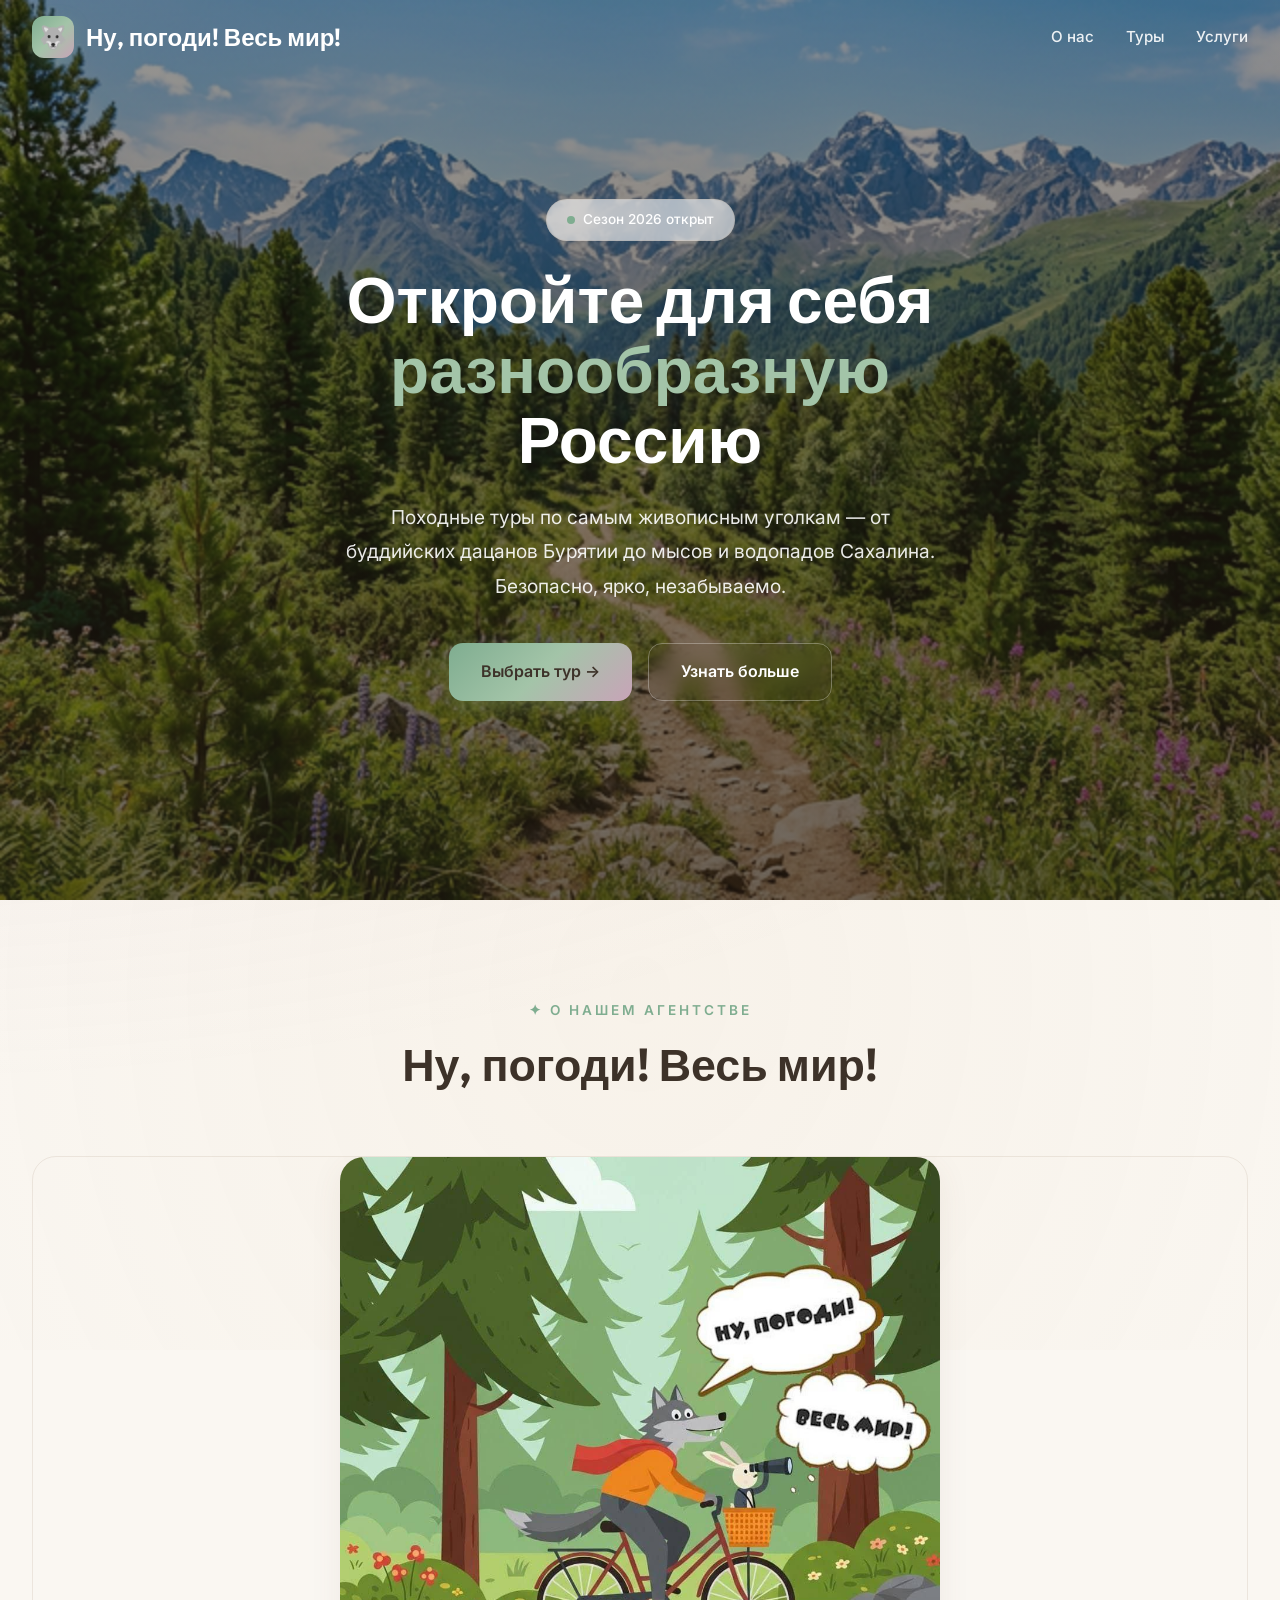
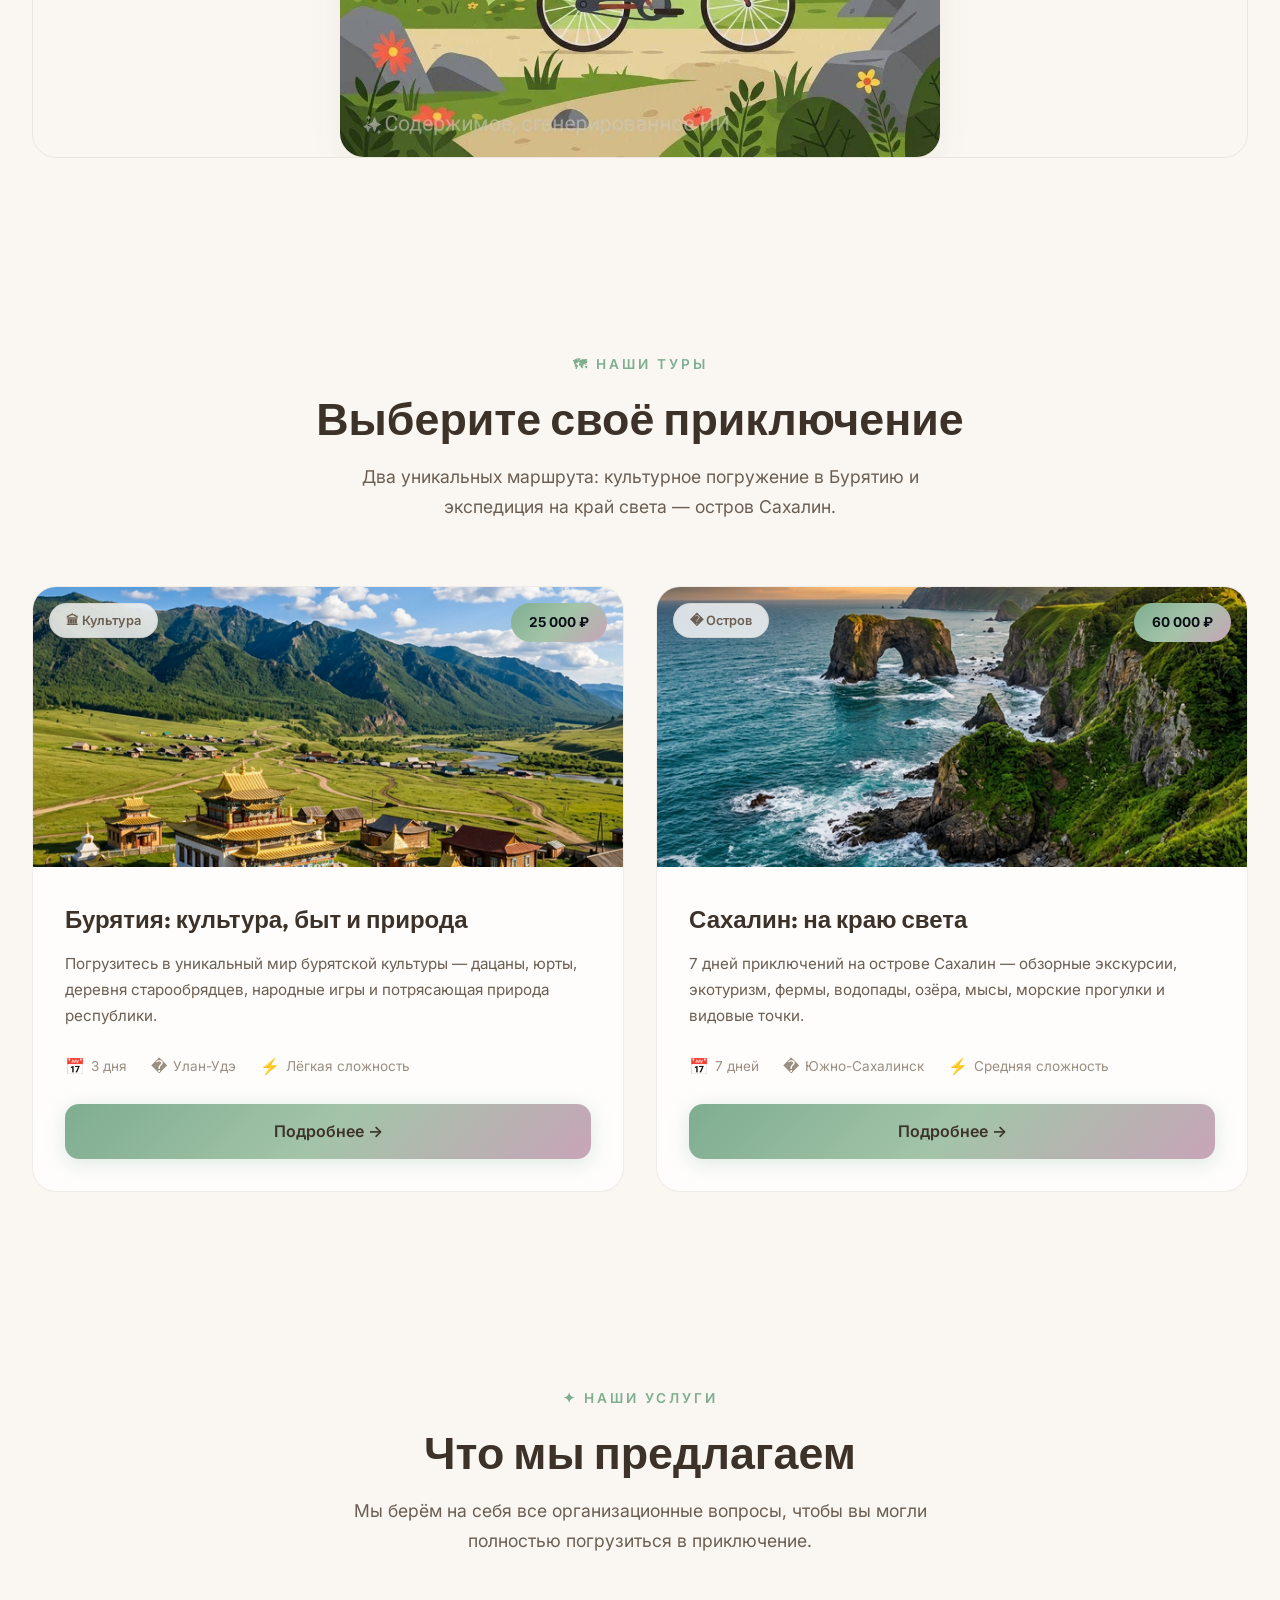
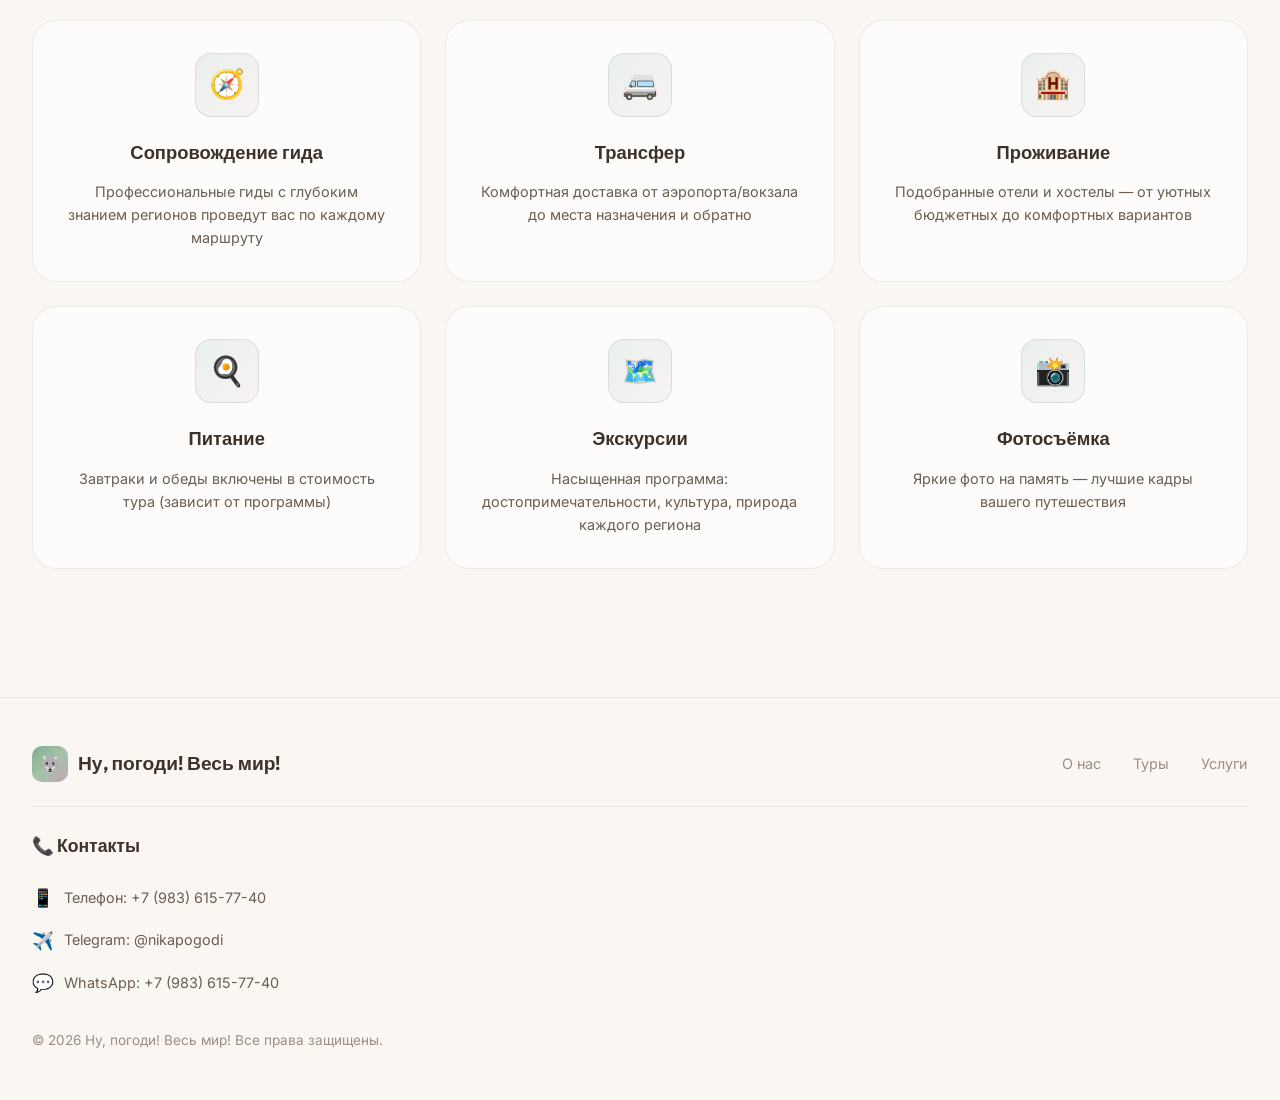
==== index.html @ 5e334144 "Update brand name and fix dynamic date loading for github pages" ====
<!DOCTYPE html>
<html lang="ru">

<head>
  <meta charset="UTF-8">
  <meta name="viewport" content="width=device-width, initial-scale=1.0">
  <meta name="description"
    content="Организация незабываемых походных туров по России. Откройте для себя красоты Бурятии, Байкала и Сахалина вместе с нашими опытными гидами.">
  <meta name="keywords"
    content="туры в бурятию, туры на сахалин, походные туры, активный отдых, походы по россии, туризм на байкале, путешествие на край света, авторские туры">
  <meta name="author" content="Ну, погоди! Весь мир!">
  <meta property="og:title" content="Авторские походные туры по России — Ну, погоди! Весь мир!">
  <meta property="og:description"
    content="Организация незабываемых походных туров по Бурятии и Сахалину. Полное сопровождение, насыщенная программа и яркие впечатления.">
  <meta property="og:type" content="website">
  <meta property="og:url" content="https://nupogodi-tours.ru/">
  <meta property="og:image" content="https://nupogodi-tours.ru/images/buryatia.png">
  <title>Авторские туры по России: Бурятия и Сахалин — Ну, погоди! Весь мир!</title>
  <link rel="stylesheet" href="styles.css">
</head>

<body>

  <!-- Navigation -->
  <nav class="navbar" id="navbar">
    <div class="nav-container">
      <a href="index.html" class="nav-logo">
        <div class="logo-icon">🐺</div>
        Ну, погоди! Весь мир!
      </a>
      <ul class="nav-links">
        <li><a href="#about">О нас</a></li>
        <li><a href="#tours">Туры</a></li>
        <li><a href="#services">Услуги</a></li>
      </ul>
    </div>
  </nav>

  <!-- Hero Section -->
  <section class="hero">
    <div class="hero-bg">
      <img src="images/hero-bg-light.png" alt="Горная тропа">
      <div class="hero-overlay"></div>
    </div>
    <div class="hero-content">
      <div class="hero-badge">
        <span class="dot"></span>
        Сезон 2026 открыт
      </div>
      <h1>Откройте для себя<br><span class="accent">разнообразную</span> Россию</h1>
      <p>Походные туры по самым живописным уголкам — от буддийских дацанов Бурятии до мысов и водопадов Сахалина.
        Безопасно, ярко, незабываемо.</p>
      <div class="hero-buttons">
        <a href="#tours" class="btn btn-primary">Выбрать тур →</a>
        <a href="#about" class="btn btn-outline">Узнать больше</a>
      </div>
    </div>
  </section>

  <!-- About Section -->
  <section class="section about" id="about">
    <div class="section-header fade-in">
      <div class="section-label">✦ О нашем агентстве</div>
      <h2 class="section-title">Ну, погоди! Весь мир!</h2>
    </div>
    <div class="about-mascots fade-in" style="display: flex; justify-content: center; margin-top: 2rem;">
      <img src="images/photo_2026-03-03_12-54-40.jpg" alt="Ну, погоди! Весь мир!"
        style="max-width: 600px; width: 100%; border-radius: var(--radius-lg); box-shadow: var(--shadow-card);">
    </div>
  </section>

  <!-- Tours Section -->
  <section class="section" id="tours">
    <div class="section-header fade-in">
      <div class="section-label">🗺 Наши туры</div>
      <h2 class="section-title">Выберите своё приключение</h2>
      <p class="section-subtitle">Два уникальных маршрута: культурное погружение в Бурятию и экспедиция на край света —
        остров Сахалин.</p>
    </div>

    <div class="tours-grid">
      <!-- Tour 1: Бурятия -->
      <div class="tour-card fade-in">
        <div class="tour-card-image">
          <img src="images/buryatia.png" alt="Бурятия — дацан и горы">
          <span class="tour-badge">🏛 Культура</span>
          <span class="tour-price-badge">25 000 ₽</span>
        </div>
        <div class="tour-card-body">
          <h3>Бурятия: культура, быт и природа</h3>
          <p>Погрузитесь в уникальный мир бурятской культуры — дацаны, юрты, деревня старообрядцев, народные игры и
            потрясающая природа республики.</p>
          <div class="tour-meta">
            <div class="tour-meta-item">
              <span class="icon">📅</span> 3 дня
            </div>
            <div class="tour-meta-item">
              <span class="icon">�</span> Улан-Удэ
            </div>
            <div class="tour-meta-item">
              <span class="icon">⚡</span> Лёгкая сложность
            </div>
          </div>
          <a href="tour1.html" class="btn btn-primary">Подробнее →</a>
        </div>
      </div>

      <!-- Tour 2: Сахалин -->
      <div class="tour-card fade-in">
        <div class="tour-card-image">
          <img src="images/sakhalin.png" alt="Сахалин — скалы и океан">
          <span class="tour-badge">� Остров</span>
          <span class="tour-price-badge">60 000 ₽</span>
        </div>
        <div class="tour-card-body">
          <h3>Сахалин: на краю света</h3>
          <p>7 дней приключений на острове Сахалин — обзорные экскурсии, экотуризм, фермы, водопады, озёра, мысы,
            морские прогулки и видовые точки.</p>
          <div class="tour-meta">
            <div class="tour-meta-item">
              <span class="icon">📅</span> 7 дней
            </div>
            <div class="tour-meta-item">
              <span class="icon">�</span> Южно-Сахалинск
            </div>
            <div class="tour-meta-item">
              <span class="icon">⚡</span> Средняя сложность
            </div>
          </div>
          <a href="tour2.html" class="btn btn-primary">Подробнее →</a>
        </div>
      </div>
    </div>
  </section>

  <!-- Services Section -->
  <section class="section" id="services">
    <div class="section-header fade-in">
      <div class="section-label">✦ Наши услуги</div>
      <h2 class="section-title">Что мы предлагаем</h2>
      <p class="section-subtitle">Мы берём на себя все организационные вопросы, чтобы вы могли полностью погрузиться в
        приключение.</p>
    </div>

    <div class="services-grid">
      <div class="service-card fade-in">
        <div class="service-icon">🧭</div>
        <h4>Сопровождение гида</h4>
        <p>Профессиональные гиды с глубоким знанием регионов проведут вас по каждому маршруту</p>
      </div>
      <div class="service-card fade-in">
        <div class="service-icon">🚐</div>
        <h4>Трансфер</h4>
        <p>Комфортная доставка от аэропорта/вокзала до места назначения и обратно</p>
      </div>
      <div class="service-card fade-in">
        <div class="service-icon">🏨</div>
        <h4>Проживание</h4>
        <p>Подобранные отели и хостелы — от уютных бюджетных до комфортных вариантов</p>
      </div>
      <div class="service-card fade-in">
        <div class="service-icon">🍳</div>
        <h4>Питание</h4>
        <p>Завтраки и обеды включены в стоимость тура (зависит от программы)</p>
      </div>
      <div class="service-card fade-in">
        <div class="service-icon">🗺️</div>
        <h4>Экскурсии</h4>
        <p>Насыщенная программа: достопримечательности, культура, природа каждого региона</p>
      </div>
      <div class="service-card fade-in">
        <div class="service-icon">📸</div>
        <h4>Фотосъёмка</h4>
        <p>Яркие фото на память — лучшие кадры вашего путешествия</p>
      </div>
    </div>
  </section>

  <!-- Footer -->
  <footer class="footer">
    <div class="footer-content">
      <div class="footer-logo">
        <div class="logo-icon">🐺</div>
        Ну, погоди! Весь мир!
      </div>
      <ul class="footer-links">
        <li><a href="#about">О нас</a></li>
        <li><a href="#tours">Туры</a></li>
        <li><a href="#services">Услуги</a></li>
      </ul>
      <div class="footer-contacts">
        <h4>📞 Контакты</h4>
        <div class="footer-contact-item">
          <span>📱</span>
          <a href="tel:+79836157740">Телефон: +7 (983) 615-77-40</a>
        </div>
        <div class="footer-contact-item">
          <span>✈️</span>
          <a href="https://t.me/nikapogodi" target="_blank">Telegram: @nikapogodi</a>
        </div>
        <div class="footer-contact-item">
          <span>💬</span>
          <a href="https://wa.me/79836157740" target="_blank">WhatsApp: +7 (983) 615-77-40</a>
        </div>
      </div>
      <div class="footer-copy">© 2026 Ну, погоди! Весь мир! Все права защищены.</div>
    </div>
  </footer>

  <script src="script.js"></script>
</body>

</html>
---- styles.css ----
@import url('https://fonts.googleapis.com/css2?family=Inter:wght@300;400;500;600;700;800;900&family=Outfit:wght@300;400;500;600;700;800&display=swap');

/* ===== CSS Variables ===== */
:root {
  --bg-primary: #faf7f2;
  --bg-secondary: #f0ebe3;
  --bg-card: rgba(255, 255, 255, 0.75);
  --bg-glass: rgba(255, 255, 255, 0.6);
  --border-glass: rgba(180, 160, 140, 0.2);
  --text-primary: #3d3229;
  --text-secondary: #6b5e52;
  --text-muted: #9b8e82;
  --accent-1: #7fad90;
  --accent-2: #a3c4a8;
  --accent-gradient: linear-gradient(135deg, #7fad90, #a3c4a8, #c8a4b8);
  --accent-glow: rgba(127, 173, 144, 0.25);
  --gold: #d4a76a;
  --gold-light: #e8c49a;
  --radius-sm: 8px;
  --radius-md: 16px;
  --radius-lg: 24px;
  --radius-xl: 32px;
  --shadow-card: 0 8px 32px rgba(100, 80, 60, 0.08);
  --shadow-hover: 0 16px 48px rgba(100, 80, 60, 0.12);
  --transition: all 0.4s cubic-bezier(0.175, 0.885, 0.32, 1.275);
  --transition-smooth: all 0.3s ease;
}

/* ===== Reset & Base ===== */
*,
*::before,
*::after {
  margin: 0;
  padding: 0;
  box-sizing: border-box;
}

html {
  scroll-behavior: smooth;
  font-size: 16px;
}

body {
  font-family: 'Inter', -apple-system, BlinkMacSystemFont, sans-serif;
  background: var(--bg-primary);
  color: var(--text-primary);
  line-height: 1.7;
  overflow-x: hidden;
  min-height: 100vh;
}

/* Background ambient effects */
body::before {
  content: '';
  position: fixed;
  top: -50%;
  left: -50%;
  width: 200%;
  height: 200%;
  background: radial-gradient(ellipse at 20% 50%, rgba(200, 164, 184, 0.12) 0%, transparent 50%),
    radial-gradient(ellipse at 80% 20%, rgba(127, 173, 144, 0.08) 0%, transparent 50%),
    radial-gradient(ellipse at 50% 80%, rgba(212, 167, 106, 0.06) 0%, transparent 50%);
  z-index: -1;
  animation: ambientFloat 20s ease-in-out infinite;
}

@keyframes ambientFloat {

  0%,
  100% {
    transform: translate(0, 0) rotate(0deg);
  }

  33% {
    transform: translate(30px, -20px) rotate(1deg);
  }

  66% {
    transform: translate(-20px, 20px) rotate(-1deg);
  }
}

a {
  text-decoration: none;
  color: inherit;
}

img {
  max-width: 100%;
  height: auto;
  display: block;
}

/* ===== Navigation ===== */
.navbar {
  position: fixed;
  top: 0;
  left: 0;
  right: 0;
  z-index: 1000;
  padding: 1rem 2rem;
  transition: var(--transition-smooth);
  background: transparent;
}

.navbar.scrolled {
  background: rgba(250, 247, 242, 0.92);
  backdrop-filter: blur(20px);
  -webkit-backdrop-filter: blur(20px);
  border-bottom: 1px solid var(--border-glass);
  padding: 0.75rem 2rem;
}

.nav-container {
  max-width: 1280px;
  margin: 0 auto;
  display: flex;
  align-items: center;
  justify-content: space-between;
}

.nav-logo {
  display: flex;
  align-items: center;
  gap: 12px;
  font-family: 'Outfit', sans-serif;
  font-weight: 700;
  font-size: 1.5rem;
  color: #ffffff;
}

.navbar.scrolled .nav-logo {
  color: var(--text-primary);
}

.nav-logo .logo-icon {
  width: 42px;
  height: 42px;
  background: var(--accent-gradient);
  border-radius: 12px;
  display: flex;
  align-items: center;
  justify-content: center;
  font-size: 1.4rem;
  box-shadow: 0 4px 16px var(--accent-glow);
}

.nav-links {
  display: flex;
  align-items: center;
  gap: 2rem;
  list-style: none;
}

.nav-links a {
  color: rgba(255, 255, 255, 0.9);
  font-weight: 500;
  font-size: 0.95rem;
  transition: var(--transition-smooth);
  position: relative;
  padding: 0.5rem 0;
}

.navbar.scrolled .nav-links a {
  color: var(--text-secondary);
}

.nav-links a::after {
  content: '';
  position: absolute;
  bottom: 0;
  left: 0;
  width: 0;
  height: 2px;
  background: var(--accent-gradient);
  transition: width 0.3s ease;
  border-radius: 2px;
}

.nav-links a:hover {
  color: #ffffff;
}

.navbar.scrolled .nav-links a:hover {
  color: var(--text-primary);
}

.nav-links a:hover::after {
  width: 100%;
}

/* ===== Hero Section ===== */
.hero {
  position: relative;
  min-height: 100vh;
  display: flex;
  align-items: center;
  justify-content: center;
  text-align: center;
  overflow: hidden;
}

.hero-bg {
  position: absolute;
  inset: 0;
  /* Removed z-index: -1 to prevent it hiding behind body background */
}

.hero-bg img {
  width: 100%;
  height: 100%;
  object-fit: cover;
  filter: brightness(0.85);
}

.hero-overlay {
  position: absolute;
  inset: 0;
  background: linear-gradient(180deg,
      rgba(40, 30, 20, 0.35) 0%,
      rgba(40, 30, 20, 0.6) 100%);
}

.hero-content {
  max-width: 800px;
  padding: 2rem;
  animation: fadeInUp 1s ease-out;
  position: relative;
  z-index: 1;
}

.hero-badge {
  display: inline-flex;
  align-items: center;
  gap: 8px;
  padding: 8px 20px;
  background: var(--bg-glass);
  border: 1px solid var(--border-glass);
  border-radius: 50px;
  font-size: 0.85rem;
  color: #ffffff;
  font-weight: 500;
  margin-bottom: 1.5rem;
  backdrop-filter: blur(10px);
}

.hero-badge .dot {
  width: 8px;
  height: 8px;
  background: var(--accent-1);
  border-radius: 50%;
  animation: pulse 2s ease-in-out infinite;
}

.hero h1 {
  font-family: 'Outfit', sans-serif;
  font-size: 4rem;
  font-weight: 800;
  line-height: 1.1;
  margin-bottom: 1.5rem;
  color: #ffffff;
}

.hero h1 .accent {
  color: #a3c4a8;
}

.hero p {
  font-size: 1.2rem;
  color: rgba(255, 255, 255, 0.9);
  max-width: 600px;
  margin: 0 auto 2.5rem;
  line-height: 1.8;
}

.hero-buttons {
  display: flex;
  gap: 1rem;
  justify-content: center;
  flex-wrap: wrap;
}

/* ===== Buttons ===== */
.btn {
  display: inline-flex;
  align-items: center;
  gap: 10px;
  padding: 14px 32px;
  border-radius: 14px;
  font-weight: 600;
  font-size: 1rem;
  cursor: pointer;
  border: none;
  transition: var(--transition);
  font-family: 'Inter', sans-serif;
}

.btn-primary {
  background: var(--accent-gradient);
  color: #3d3229;
  box-shadow: 0 4px 20px var(--accent-glow);
}

.btn-primary:hover {
  transform: translateY(-3px);
  box-shadow: 0 8px 32px var(--accent-glow);
}

.btn-outline {
  background: transparent;
  color: #ffffff;
  border: 1px solid rgba(255, 255, 255, 0.3);
  backdrop-filter: blur(10px);
}

.btn-outline:hover {
  background: rgba(255, 255, 255, 0.1);
  border-color: rgba(255, 255, 255, 0.6);
  transform: translateY(-3px);
}

/* ===== Section Styles ===== */
.section {
  padding: 6rem 2rem;
  max-width: 1280px;
  margin: 0 auto;
}

.section-header {
  text-align: center;
  margin-bottom: 4rem;
}

.section-label {
  display: inline-flex;
  align-items: center;
  gap: 8px;
  font-size: 0.85rem;
  font-weight: 600;
  color: var(--accent-1);
  text-transform: uppercase;
  letter-spacing: 3px;
  margin-bottom: 1rem;
}

.section-title {
  font-family: 'Outfit', sans-serif;
  font-size: 2.8rem;
  font-weight: 700;
  line-height: 1.2;
  margin-bottom: 1rem;
}

.section-subtitle {
  font-size: 1.1rem;
  color: var(--text-secondary);
  max-width: 600px;
  margin: 0 auto;
}

/* ===== About Section ===== */
.about {
  position: relative;
}

.about-grid {
  display: grid;
  grid-template-columns: 1fr 1fr;
  gap: 4rem;
  align-items: center;
}

.about-text h3 {
  font-family: 'Outfit', sans-serif;
  font-size: 2rem;
  margin-bottom: 1.5rem;
  line-height: 1.3;
}

.about-text p {
  color: var(--text-secondary);
  margin-bottom: 1.5rem;
  font-size: 1.05rem;
}

.about-stats {
  display: grid;
  grid-template-columns: repeat(3, 1fr);
  gap: 1.5rem;
}

.stat-item {
  text-align: center;
  padding: 1.5rem;
  background: var(--bg-glass);
  border: 1px solid var(--border-glass);
  border-radius: var(--radius-md);
  backdrop-filter: blur(10px);
  transition: var(--transition);
}

.stat-item:hover {
  transform: translateY(-4px);
  border-color: rgba(127, 173, 144, 0.4);
  box-shadow: 0 8px 32px rgba(127, 173, 144, 0.12);
}

.stat-number {
  font-family: 'Outfit', sans-serif;
  font-size: 2.5rem;
  font-weight: 800;
  background: var(--accent-gradient);
  -webkit-background-clip: text;
  -webkit-text-fill-color: transparent;
  background-clip: text;
}

.stat-label {
  font-size: 0.85rem;
  color: var(--text-muted);
  margin-top: 0.25rem;
}

/* ===== Tour Cards ===== */
.tours-grid {
  display: grid;
  grid-template-columns: repeat(2, 1fr);
  gap: 2rem;
}

.tour-card {
  background: var(--bg-card);
  border: 1px solid var(--border-glass);
  border-radius: var(--radius-lg);
  overflow: hidden;
  transition: var(--transition);
  position: relative;
}

.tour-card:hover {
  transform: translateY(-8px);
  box-shadow: var(--shadow-hover);
  border-color: rgba(127, 173, 144, 0.4);
}

.tour-card-image {
  position: relative;
  height: 280px;
  overflow: hidden;
}

.tour-card-image img {
  width: 100%;
  height: 100%;
  object-fit: cover;
  transition: transform 0.6s ease;
}

.tour-card:hover .tour-card-image img {
  transform: scale(1.08);
}

.tour-card-image .tour-badge {
  position: absolute;
  top: 16px;
  left: 16px;
  padding: 6px 16px;
  background: rgba(255, 255, 255, 0.8);
  backdrop-filter: blur(10px);
  border: 1px solid var(--border-glass);
  border-radius: 50px;
  font-size: 0.8rem;
  font-weight: 600;
  color: var(--text-secondary);
}

.tour-card-image .tour-price-badge {
  position: absolute;
  top: 16px;
  right: 16px;
  padding: 8px 18px;
  background: var(--accent-gradient);
  border-radius: 50px;
  font-size: 0.85rem;
  font-weight: 700;
  color: #0a0e17;
}

.tour-card-body {
  padding: 2rem;
}

.tour-card-body h3 {
  font-family: 'Outfit', sans-serif;
  font-size: 1.5rem;
  font-weight: 700;
  margin-bottom: 0.75rem;
}

.tour-card-body p {
  color: var(--text-secondary);
  font-size: 0.95rem;
  margin-bottom: 1.5rem;
  line-height: 1.7;
}

.tour-meta {
  display: flex;
  gap: 1.5rem;
  margin-bottom: 1.5rem;
  flex-wrap: wrap;
}

.tour-meta-item {
  display: flex;
  align-items: center;
  gap: 6px;
  font-size: 0.85rem;
  color: var(--text-muted);
}

.tour-meta-item .icon {
  font-size: 1rem;
}

.tour-card .btn {
  width: 100%;
  justify-content: center;
}

/* ===== Services Section ===== */
.services-grid {
  display: grid;
  grid-template-columns: repeat(3, 1fr);
  gap: 1.5rem;
}

.service-card {
  padding: 2rem;
  background: var(--bg-glass);
  border: 1px solid var(--border-glass);
  border-radius: var(--radius-lg);
  backdrop-filter: blur(10px);
  transition: var(--transition);
  text-align: center;
}

.service-card:hover {
  transform: translateY(-6px);
  border-color: rgba(127, 173, 144, 0.4);
  box-shadow: 0 12px 40px rgba(127, 173, 144, 0.1);
}

.service-icon {
  width: 64px;
  height: 64px;
  margin: 0 auto 1.25rem;
  background: linear-gradient(135deg, rgba(127, 173, 144, 0.15), rgba(200, 164, 184, 0.1));
  border: 1px solid rgba(127, 173, 144, 0.25);
  border-radius: var(--radius-md);
  display: flex;
  align-items: center;
  justify-content: center;
  font-size: 1.8rem;
}

.service-card h4 {
  font-family: 'Outfit', sans-serif;
  font-size: 1.15rem;
  font-weight: 600;
  margin-bottom: 0.75rem;
}

.service-card p {
  color: var(--text-secondary);
  font-size: 0.9rem;
  line-height: 1.6;
}

/* ===== Footer ===== */
.footer {
  border-top: 1px solid var(--border-glass);
  padding: 3rem 2rem;
  margin-top: 2rem;
}

.footer-content {
  max-width: 1280px;
  margin: 0 auto;
  display: flex;
  justify-content: space-between;
  align-items: center;
  flex-wrap: wrap;
  gap: 1.5rem;
}

.footer-logo {
  display: flex;
  align-items: center;
  gap: 10px;
  font-family: 'Outfit', sans-serif;
  font-weight: 700;
  font-size: 1.2rem;
}

.footer-logo .logo-icon {
  width: 36px;
  height: 36px;
  background: var(--accent-gradient);
  border-radius: 10px;
  display: flex;
  align-items: center;
  justify-content: center;
  font-size: 1.1rem;
}

.footer-links {
  display: flex;
  gap: 2rem;
  list-style: none;
}

.footer-links a {
  color: var(--text-muted);
  font-size: 0.9rem;
  transition: var(--transition-smooth);
}

.footer-links a:hover {
  color: var(--accent-1);
}

.footer-copy {
  color: var(--text-muted);
  font-size: 0.85rem;
}

/* Footer Contacts */
.footer-contacts {
  width: 100%;
  padding-top: 1.5rem;
  border-top: 1px solid var(--border-glass);
}

.footer-contacts h4 {
  font-family: 'Outfit', sans-serif;
  font-size: 1.1rem;
  font-weight: 600;
  margin-bottom: 1rem;
  color: var(--text-primary);
}

.footer-contact-item {
  display: flex;
  align-items: center;
  gap: 10px;
  padding: 0.4rem 0;
  font-size: 0.9rem;
}

.footer-contact-item span {
  font-size: 1.1rem;
  flex-shrink: 0;
}

.footer-contact-item a {
  color: var(--text-secondary);
  transition: var(--transition-smooth);
}

.footer-contact-item a:hover {
  color: var(--accent-1);
}

/* ===== Book Button ===== */
.btn-book {
  width: 100%;
  justify-content: center;
  padding: 16px 32px;
  font-size: 1.1rem;
  margin-top: 0.5rem;
  cursor: pointer;
  animation: pulseGlow 2.5s ease-in-out infinite;
}

@keyframes pulseGlow {

  0%,
  100% {
    box-shadow: 0 4px 20px var(--accent-glow);
  }

  50% {
    box-shadow: 0 4px 32px rgba(127, 173, 144, 0.45);
  }
}

/* ===== Contact Modal ===== */
.contact-modal-overlay {
  position: fixed;
  inset: 0;
  z-index: 9999;
  display: flex;
  align-items: center;
  justify-content: center;
  background: rgba(30, 25, 20, 0.6);
  backdrop-filter: blur(8px);
  -webkit-backdrop-filter: blur(8px);
  opacity: 0;
  pointer-events: none;
  transition: opacity 0.35s ease;
}

.contact-modal-overlay.active {
  opacity: 1;
  pointer-events: auto;
}

.contact-modal {
  background: var(--bg-primary);
  border: 1px solid var(--border-glass);
  border-radius: var(--radius-xl);
  padding: 2.5rem;
  max-width: 440px;
  width: 90%;
  position: relative;
  box-shadow: 0 24px 64px rgba(0, 0, 0, 0.15);
  transform: translateY(20px) scale(0.95);
  transition: transform 0.35s cubic-bezier(0.175, 0.885, 0.32, 1.275);
}

.contact-modal-overlay.active .contact-modal {
  transform: translateY(0) scale(1);
}

.contact-modal-close {
  position: absolute;
  top: 16px;
  right: 16px;
  width: 36px;
  height: 36px;
  border: 1px solid var(--border-glass);
  background: var(--bg-glass);
  border-radius: 50%;
  font-size: 1rem;
  cursor: pointer;
  display: flex;
  align-items: center;
  justify-content: center;
  color: var(--text-muted);
  transition: var(--transition-smooth);
}

.contact-modal-close:hover {
  background: rgba(200, 140, 140, 0.15);
  border-color: rgba(200, 140, 140, 0.4);
  color: var(--text-primary);
}

.contact-modal h3 {
  font-family: 'Outfit', sans-serif;
  font-size: 1.5rem;
  font-weight: 700;
  margin-bottom: 0.5rem;
}

.contact-modal>p {
  color: var(--text-secondary);
  font-size: 0.95rem;
  margin-bottom: 1.5rem;
}

.contact-modal-items {
  display: flex;
  flex-direction: column;
  gap: 0.75rem;
}

.contact-modal-item {
  display: flex;
  align-items: center;
  gap: 14px;
  padding: 1rem 1.25rem;
  background: var(--bg-glass);
  border: 1px solid var(--border-glass);
  border-radius: var(--radius-md);
  transition: var(--transition-smooth);
  text-decoration: none;
  color: inherit;
}

.contact-modal-item:hover {
  border-color: rgba(127, 173, 144, 0.5);
  background: rgba(127, 173, 144, 0.08);
  transform: translateX(4px);
}

.contact-modal-icon {
  font-size: 1.5rem;
  flex-shrink: 0;
}

.contact-modal-label {
  font-size: 0.8rem;
  color: var(--text-muted);
  font-weight: 500;
  text-transform: uppercase;
  letter-spacing: 1px;
}

.contact-modal-value {
  font-size: 1rem;
  font-weight: 600;
  color: var(--text-primary);
}

/* ===== Tour Detail Page ===== */
.tour-hero {
  position: relative;
  height: 60vh;
  min-height: 400px;
  display: flex;
  align-items: flex-end;
  overflow: hidden;
}

.tour-hero-bg {
  position: absolute;
  inset: 0;
}

.tour-hero-bg img {
  width: 100%;
  height: 100%;
  object-fit: cover;
  filter: brightness(0.4);
}

.tour-hero-overlay {
  position: absolute;
  inset: 0;
  background: linear-gradient(180deg,
      rgba(40, 30, 20, 0.25) 0%,
      rgba(40, 30, 20, 0.75) 60%,
      rgba(40, 30, 20, 0.92) 100%);
  z-index: -1;
}

.tour-hero-content {
  max-width: 1280px;
  margin: 0 auto;
  padding: 3rem 2rem;
  width: 100%;
  animation: fadeInUp 0.8s ease-out;
  position: relative;
  z-index: 1;
}

.tour-hero-content .tour-badge-inline {
  display: inline-flex;
  align-items: center;
  gap: 8px;
  padding: 6px 16px;
  background: rgba(127, 173, 144, 0.2);
  border: 1px solid rgba(127, 173, 144, 0.3);
  border-radius: 50px;
  font-size: 0.8rem;
  font-weight: 600;
  color: var(--accent-2);
  margin-bottom: 1rem;
}

.tour-hero-content h1 {
  font-family: 'Outfit', sans-serif;
  font-size: 3.5rem;
  font-weight: 800;
  line-height: 1.1;
  margin-bottom: 1rem;
  color: #ffffff;
}

.tour-hero-content .tour-hero-desc {
  font-size: 1.15rem;
  color: rgba(255, 255, 255, 0.9);
  max-width: 600px;
}

/* Tour Info Grid */
.tour-info-grid {
  display: grid;
  grid-template-columns: 2fr 1fr;
  gap: 3rem;
  margin-top: -2rem;
  position: relative;
  z-index: 1;
}

.tour-description h2 {
  font-family: 'Outfit', sans-serif;
  font-size: 1.8rem;
  font-weight: 700;
  margin-bottom: 1.5rem;
  padding-bottom: 1rem;
  border-bottom: 1px solid var(--border-glass);
}

.tour-description p {
  color: var(--text-secondary);
  font-size: 1.05rem;
  margin-bottom: 1.5rem;
  line-height: 1.8;
}

.tour-description ul {
  list-style: none;
  margin-bottom: 2rem;
}

.tour-description ul li {
  padding: 0.6rem 0;
  padding-left: 2rem;
  position: relative;
  color: var(--text-secondary);
  font-size: 1rem;
  border-bottom: 1px solid rgba(255, 255, 255, 0.03);
}

.tour-description ul li::before {
  content: '✓';
  position: absolute;
  left: 0;
  color: var(--accent-1);
  font-weight: 700;
}

/* Sidebar */
.tour-sidebar {
  display: flex;
  flex-direction: column;
  gap: 1.5rem;
}

.sidebar-card {
  padding: 2rem;
  background: var(--bg-card);
  border: 1px solid var(--border-glass);
  border-radius: var(--radius-lg);
  backdrop-filter: blur(10px);
}

.sidebar-card h3 {
  font-family: 'Outfit', sans-serif;
  font-size: 1.3rem;
  font-weight: 700;
  margin-bottom: 1.5rem;
  display: flex;
  align-items: center;
  gap: 10px;
}

.price-main {
  font-family: 'Outfit', sans-serif;
  font-size: 2.5rem;
  font-weight: 800;
  background: var(--accent-gradient);
  -webkit-background-clip: text;
  -webkit-text-fill-color: transparent;
  background-clip: text;
  margin-bottom: 0.5rem;
}

.price-note {
  color: var(--text-muted);
  font-size: 0.85rem;
  margin-bottom: 1.5rem;
}

/* Price list table */
.price-table {
  width: 100%;
  border-collapse: collapse;
  margin-bottom: 1.5rem;
}

.price-table tr {
  border-bottom: 1px solid rgba(255, 255, 255, 0.05);
}

.price-table td {
  padding: 0.75rem 0;
  font-size: 0.9rem;
}

.price-table td:first-child {
  color: var(--text-secondary);
}

.price-table td:last-child {
  text-align: right;
  font-weight: 600;
  color: var(--text-primary);
}

/* Date cards */
.date-list {
  display: flex;
  flex-direction: column;
  gap: 0.75rem;
}

.date-item {
  display: flex;
  align-items: center;
  justify-content: space-between;
  padding: 1rem;
  background: var(--bg-glass);
  border: 1px solid var(--border-glass);
  border-radius: var(--radius-md);
  transition: var(--transition-smooth);
}

.date-item:hover {
  border-color: rgba(127, 173, 144, 0.4);
  background: rgba(127, 173, 144, 0.08);
}

.date-info {
  display: flex;
  align-items: center;
  gap: 10px;
}

.date-icon {
  font-size: 1.2rem;
}

.date-text {
  font-size: 0.9rem;
  font-weight: 500;
}

.date-status {
  font-size: 0.75rem;
  padding: 4px 12px;
  border-radius: 50px;
  font-weight: 600;
}

.date-status.available {
  background: rgba(127, 173, 144, 0.15);
  color: var(--accent-1);
  border: 1px solid rgba(127, 173, 144, 0.3);
}

.date-status.few-left {
  background: rgba(212, 167, 106, 0.15);
  color: var(--gold);
  border: 1px solid rgba(212, 167, 106, 0.3);
}

.date-status.sold-out {
  background: rgba(200, 120, 120, 0.15);
  color: #c87878;
  border: 1px solid rgba(200, 120, 120, 0.3);
}

/* Tour Services */
.tour-services-grid {
  display: grid;
  grid-template-columns: repeat(2, 1fr);
  gap: 1rem;
}

.tour-service-item {
  display: flex;
  align-items: center;
  gap: 12px;
  padding: 1rem 1.25rem;
  background: var(--bg-glass);
  border: 1px solid var(--border-glass);
  border-radius: var(--radius-md);
  font-size: 0.9rem;
  color: var(--text-secondary);
  transition: var(--transition-smooth);
}

.tour-service-item:hover {
  border-color: rgba(127, 173, 144, 0.4);
  color: var(--text-primary);
}

.tour-service-item .s-icon {
  font-size: 1.3rem;
  flex-shrink: 0;
}

/* ===== Tour Day Gallery ===== */
.tour-day-gallery {
  margin-bottom: 1.5rem;
  border-radius: var(--radius-lg);
  overflow: hidden;
  border: 1px solid var(--border-glass);
}

.tour-day-img {
  width: 100%;
  height: auto;
  display: block;
  transition: transform 0.5s ease;
}

.tour-day-gallery:hover .tour-day-img {
  transform: scale(1.03);
}

.sidebar-img {
  margin-bottom: 0;
  border-radius: var(--radius-md);
}

.sidebar-img .tour-day-img {
  border-radius: var(--radius-md);
}

/* ===== Mascot Image ===== */
.about-mascots {
  margin-top: 1.5rem;
  border-radius: var(--radius-lg);
  overflow: hidden;
  border: 1px solid var(--border-glass);
}

.mascot-img {
  width: 100%;
  height: auto;
  display: block;
  transition: transform 0.5s ease;
}

.about-mascots:hover .mascot-img {
  transform: scale(1.03);
}

/* ===== Included / Not Included Cards ===== */
.included-grid {
  display: grid;
  grid-template-columns: 1fr 1fr;
  gap: 1rem;
  margin-bottom: 2rem;
}

.included-card {
  padding: 1.5rem;
  border-radius: var(--radius-md);
  border: 1px solid var(--border-glass);
  background: var(--bg-glass);
}

.included-card h4 {
  font-family: 'Outfit', sans-serif;
  font-size: 1rem;
  font-weight: 600;
  margin-bottom: 1rem;
}

.included-card.included {
  border-color: rgba(127, 173, 144, 0.35);
  background: rgba(127, 173, 144, 0.08);
}

.included-card.not-included {
  border-color: rgba(200, 140, 140, 0.35);
  background: rgba(200, 140, 140, 0.08);
}

.included-card ul {
  list-style: none;
  margin-bottom: 0;
}

.included-card ul li {
  padding: 0.4rem 0;
  padding-left: 0;
  border-bottom: none;
}

.included-card ul li::before {
  content: none;
}

/* ===== Sidebar Services ===== */
.sidebar-services {
  display: flex;
  flex-direction: column;
  gap: 0.5rem;
}

.sidebar-services .tour-service-item {
  padding: 0.75rem 1rem;
}

@media (max-width: 768px) {
  .included-grid {
    grid-template-columns: 1fr;
  }
}

/* ===== Animations ===== */
@keyframes fadeInUp {
  from {
    opacity: 0;
    transform: translateY(30px);
  }

  to {
    opacity: 1;
    transform: translateY(0);
  }
}

@keyframes pulse {

  0%,
  100% {
    opacity: 1;
    transform: scale(1);
  }

  50% {
    opacity: 0.5;
    transform: scale(1.5);
  }
}

.fade-in {
  opacity: 0;
  transform: translateY(30px);
  transition: opacity 0.6s ease, transform 0.6s ease;
}

.fade-in.visible {
  opacity: 1;
  transform: translateY(0);
}

/* ===== Responsive ===== */
@media (max-width: 1024px) {
  .hero h1 {
    font-size: 3rem;
  }

  .tours-grid {
    grid-template-columns: 1fr;
  }

  .about-grid {
    grid-template-columns: 1fr;
    gap: 2rem;
  }

  .services-grid {
    grid-template-columns: repeat(2, 1fr);
  }

  .tour-info-grid {
    grid-template-columns: 1fr;
  }

  .tour-hero-content h1 {
    font-size: 2.5rem;
  }
}

@media (max-width: 768px) {
  .hero h1 {
    font-size: 2.2rem;
  }

  .hero p {
    font-size: 1rem;
  }

  .section-title {
    font-size: 2rem;
  }

  .nav-links {
    display: none;
  }

  .services-grid {
    grid-template-columns: 1fr;
  }

  .about-stats {
    grid-template-columns: 1fr;
  }

  .tour-services-grid {
    grid-template-columns: 1fr;
  }

  .footer-content {
    flex-direction: column;
    text-align: center;
  }

  .footer-links {
    flex-wrap: wrap;
    justify-content: center;
  }

  .hero-buttons {
    flex-direction: column;
    align-items: center;
  }
}
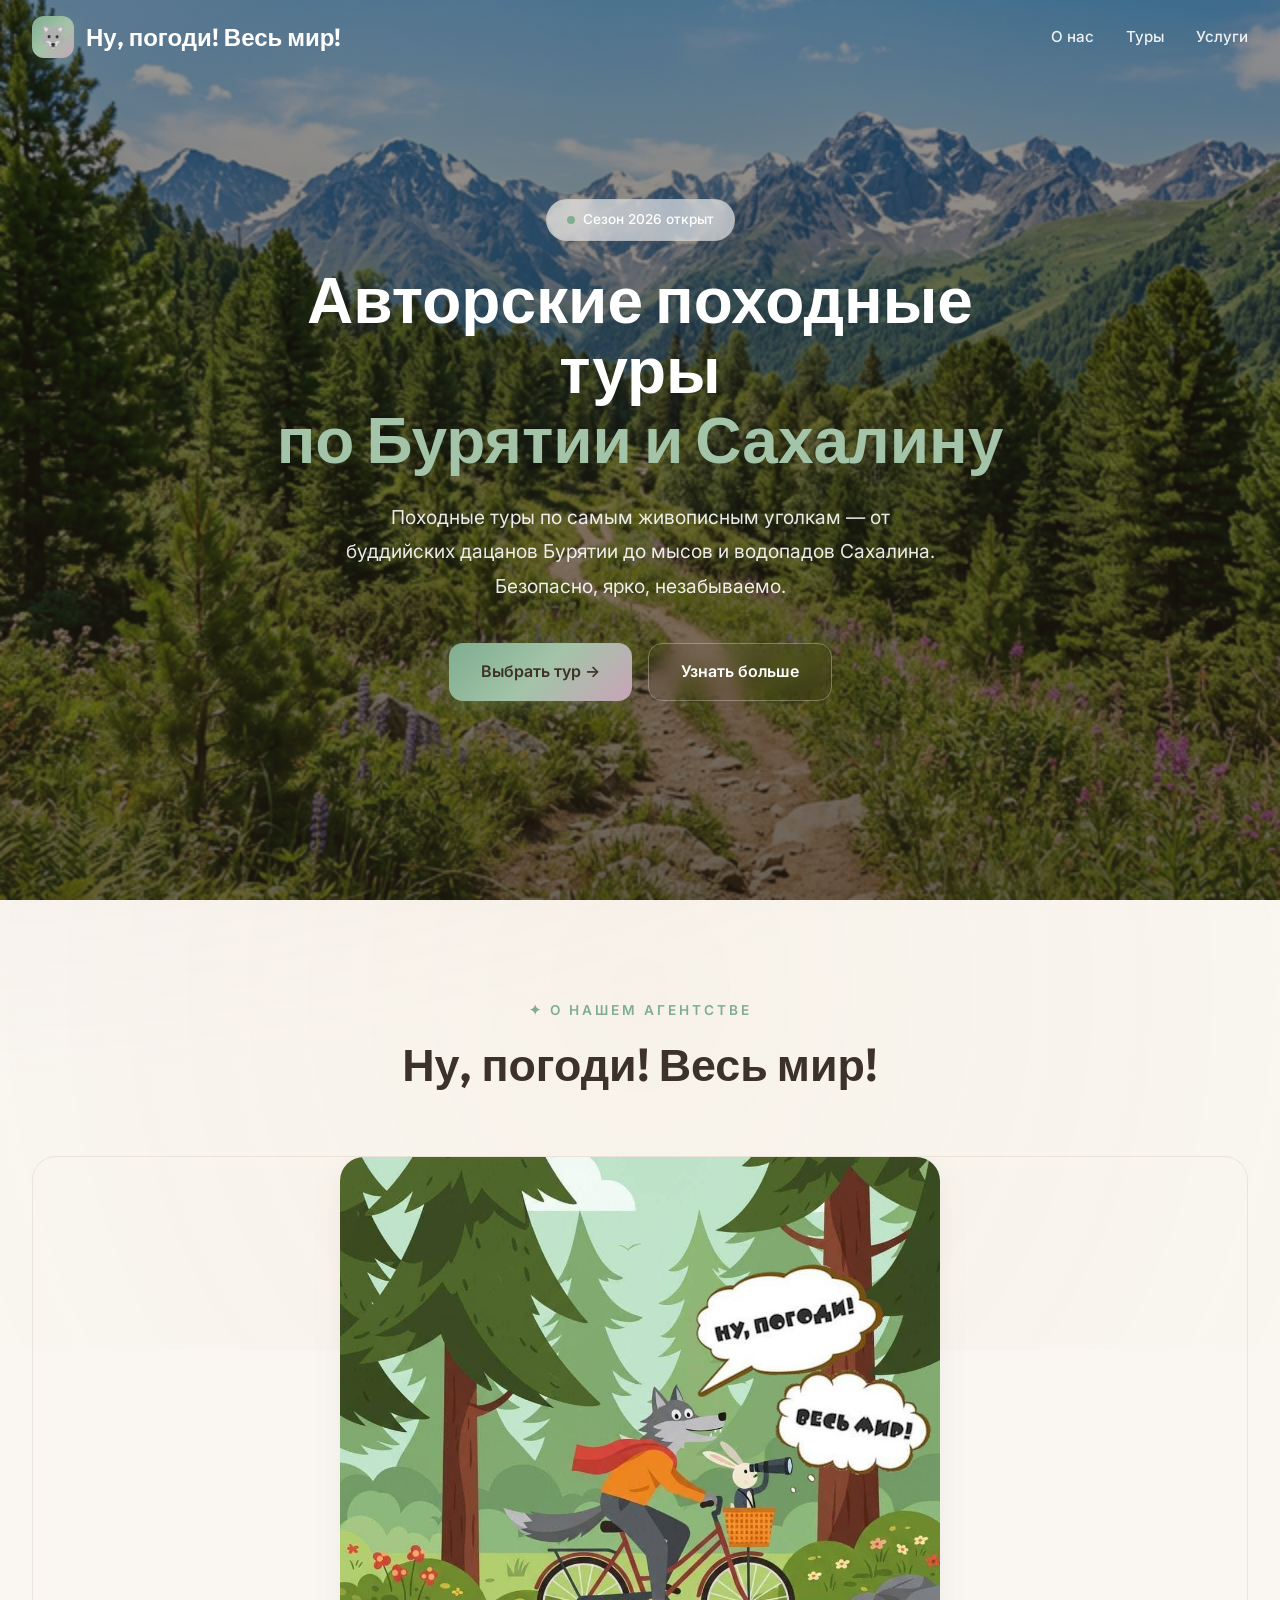
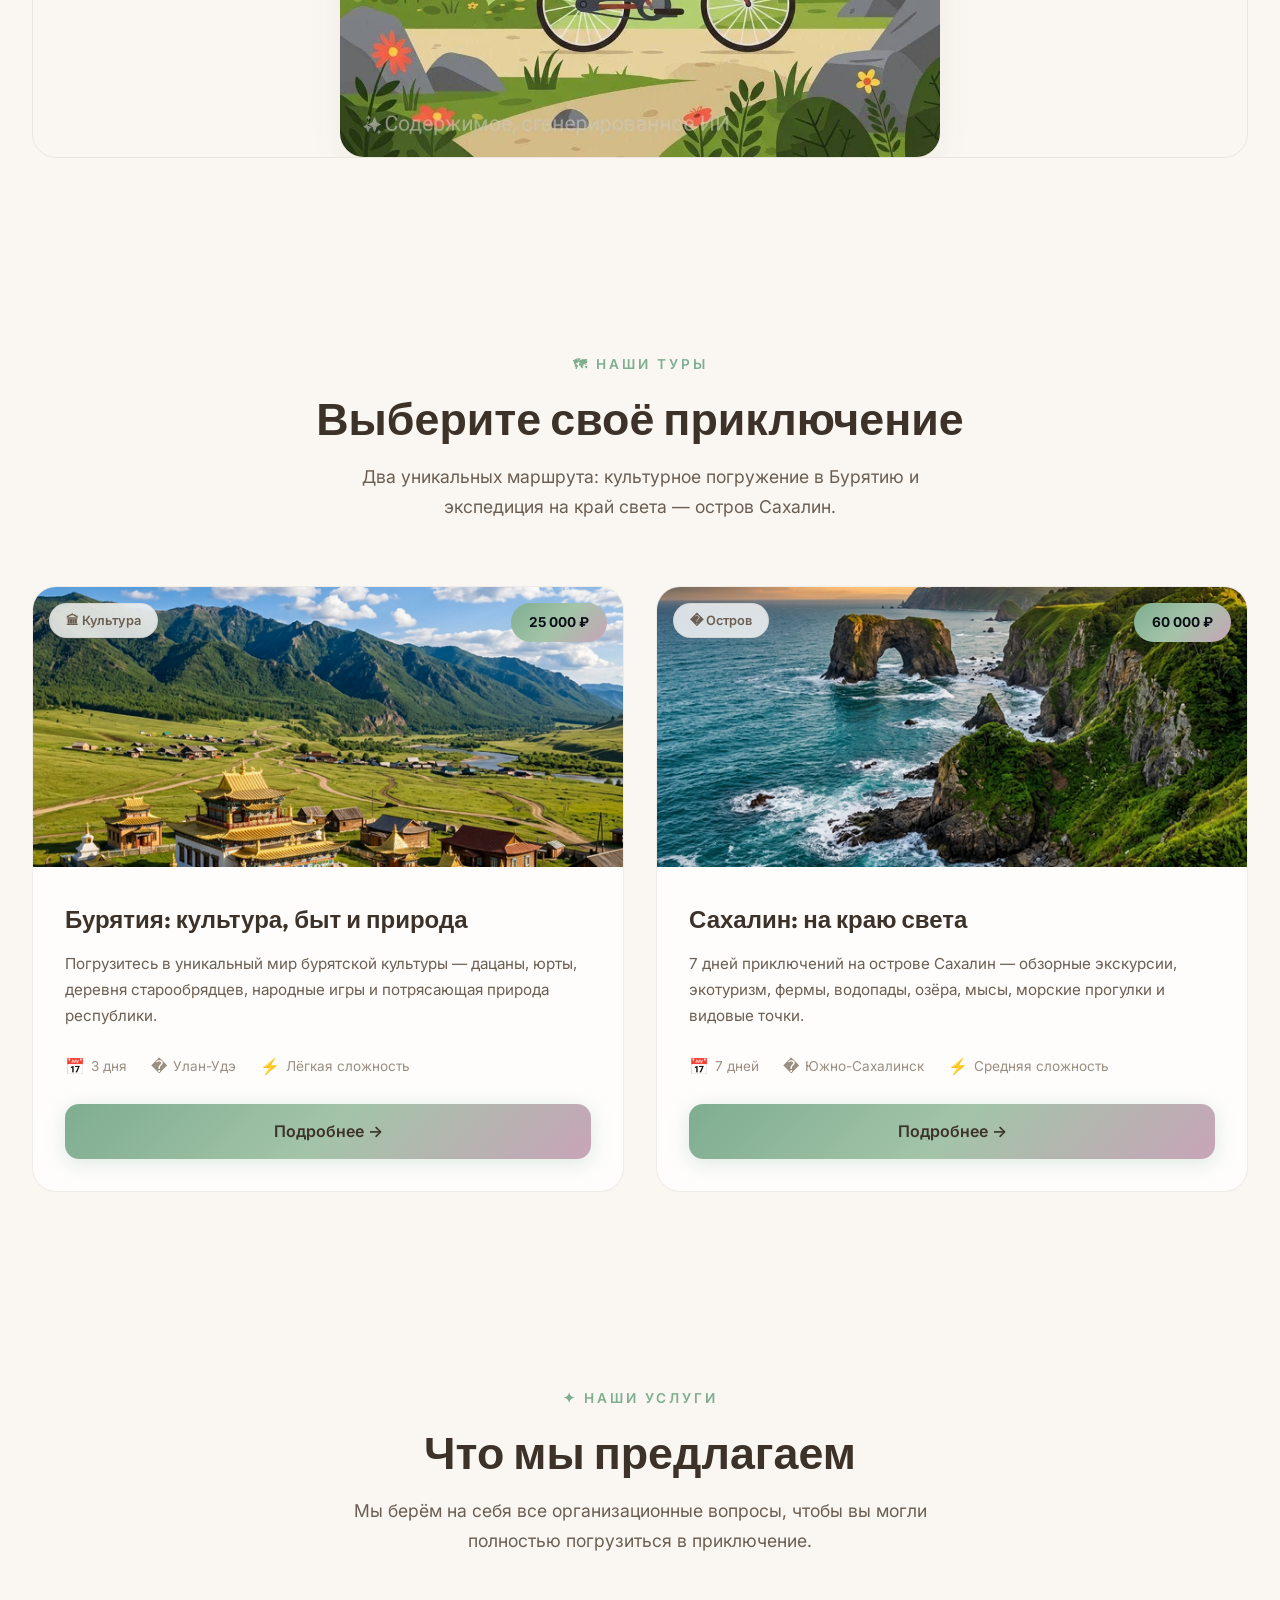
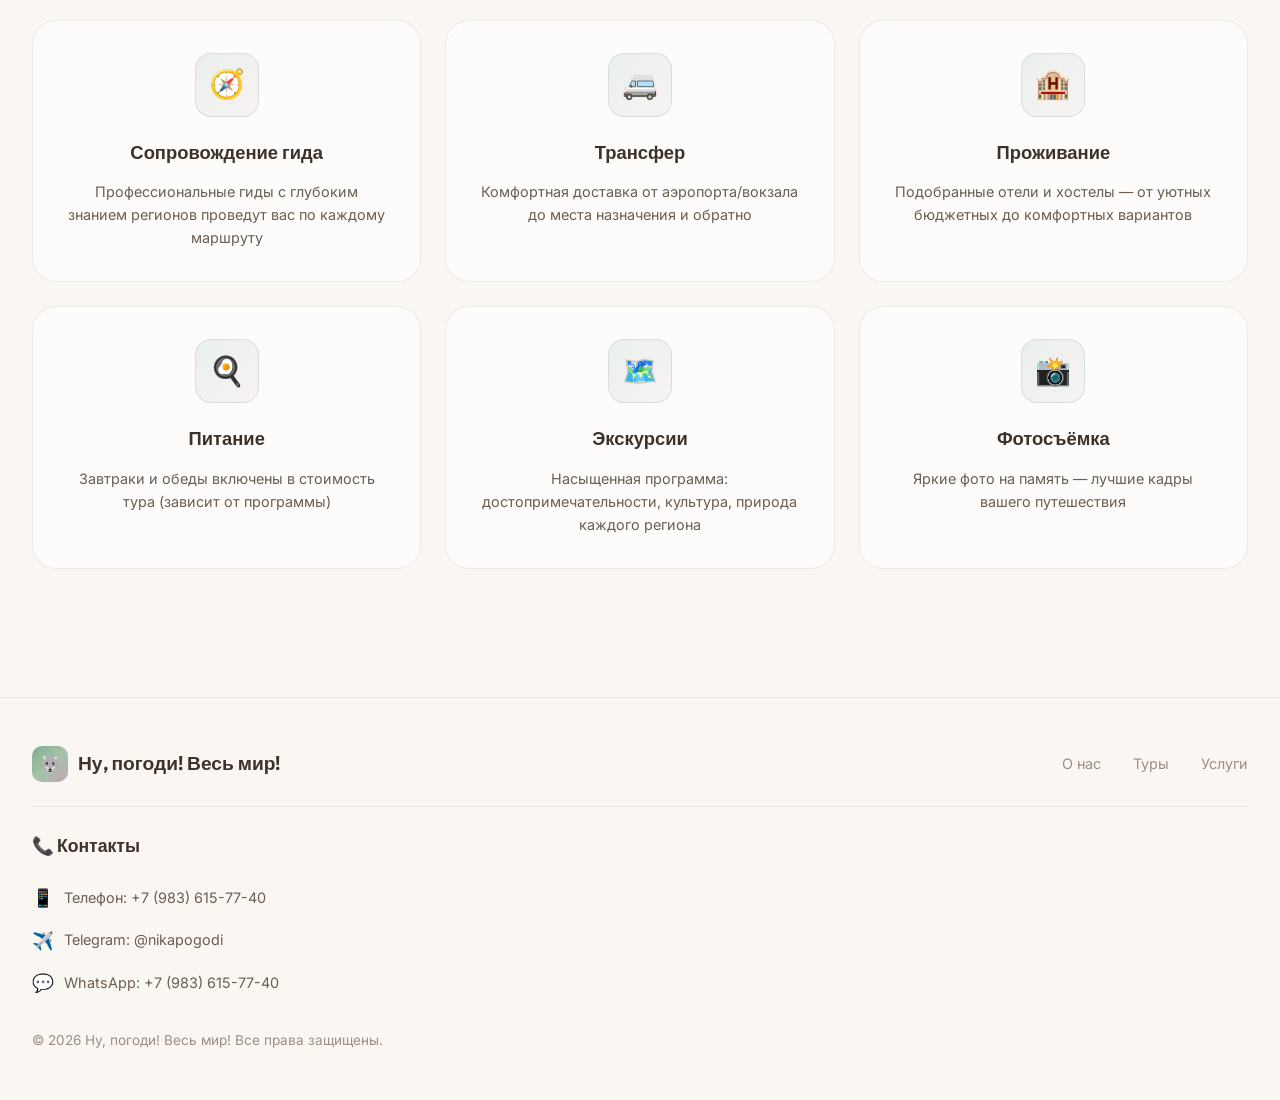
==== commit 26569d25: "Complete internal SEO optimization: meta tags, H1 headings, alt attributes, sitemap and robots" ====
--- a/index.html
+++ b/index.html
@@ -5,17 +5,17 @@
   <meta charset="UTF-8">
   <meta name="viewport" content="width=device-width, initial-scale=1.0">
   <meta name="description"
-    content="Организация незабываемых походных туров по России. Откройте для себя красоты Бурятии, Байкала и Сахалина вместе с нашими опытными гидами.">
+    content="Ищете авторские туры в Бурятию, на Байкал или Сахалин? Организация увлекательных экспедиций и походных туров по России. Незабываемые впечатления с опытными гидами.">
   <meta name="keywords"
     content="туры в бурятию, туры на сахалин, походные туры, активный отдых, походы по россии, туризм на байкале, путешествие на край света, авторские туры">
   <meta name="author" content="Ну, погоди! Весь мир!">
-  <meta property="og:title" content="Авторские походные туры по России — Ну, погоди! Весь мир!">
+  <meta property="og:title" content="Авторские туры в Бурятию и на Сахалин 2026 | Ну, погоди! Весь мир!">
   <meta property="og:description"
     content="Организация незабываемых походных туров по Бурятии и Сахалину. Полное сопровождение, насыщенная программа и яркие впечатления.">
   <meta property="og:type" content="website">
   <meta property="og:url" content="https://nupogodi-tours.ru/">
   <meta property="og:image" content="https://nupogodi-tours.ru/images/buryatia.png">
-  <title>Авторские туры по России: Бурятия и Сахалин — Ну, погоди! Весь мир!</title>
+  <title>Авторские туры в Бурятию и на Сахалин 2026 | Ну, погоди! Весь мир!</title>
   <link rel="stylesheet" href="styles.css">
 </head>
 
@@ -39,7 +39,7 @@
   <!-- Hero Section -->
   <section class="hero">
     <div class="hero-bg">
-      <img src="images/hero-bg-light.png" alt="Горная тропа">
+      <img src="images/hero-bg-light.png" alt="Авторские походные туры по России 2026 — горы и тропы">
       <div class="hero-overlay"></div>
     </div>
     <div class="hero-content">
@@ -47,7 +47,7 @@
         <span class="dot"></span>
         Сезон 2026 открыт
       </div>
-      <h1>Откройте для себя<br><span class="accent">разнообразную</span> Россию</h1>
+      <h1>Авторские походные туры<br><span class="accent">по Бурятии и Сахалину</span></h1>
       <p>Походные туры по самым живописным уголкам — от буддийских дацанов Бурятии до мысов и водопадов Сахалина.
         Безопасно, ярко, незабываемо.</p>
       <div class="hero-buttons">
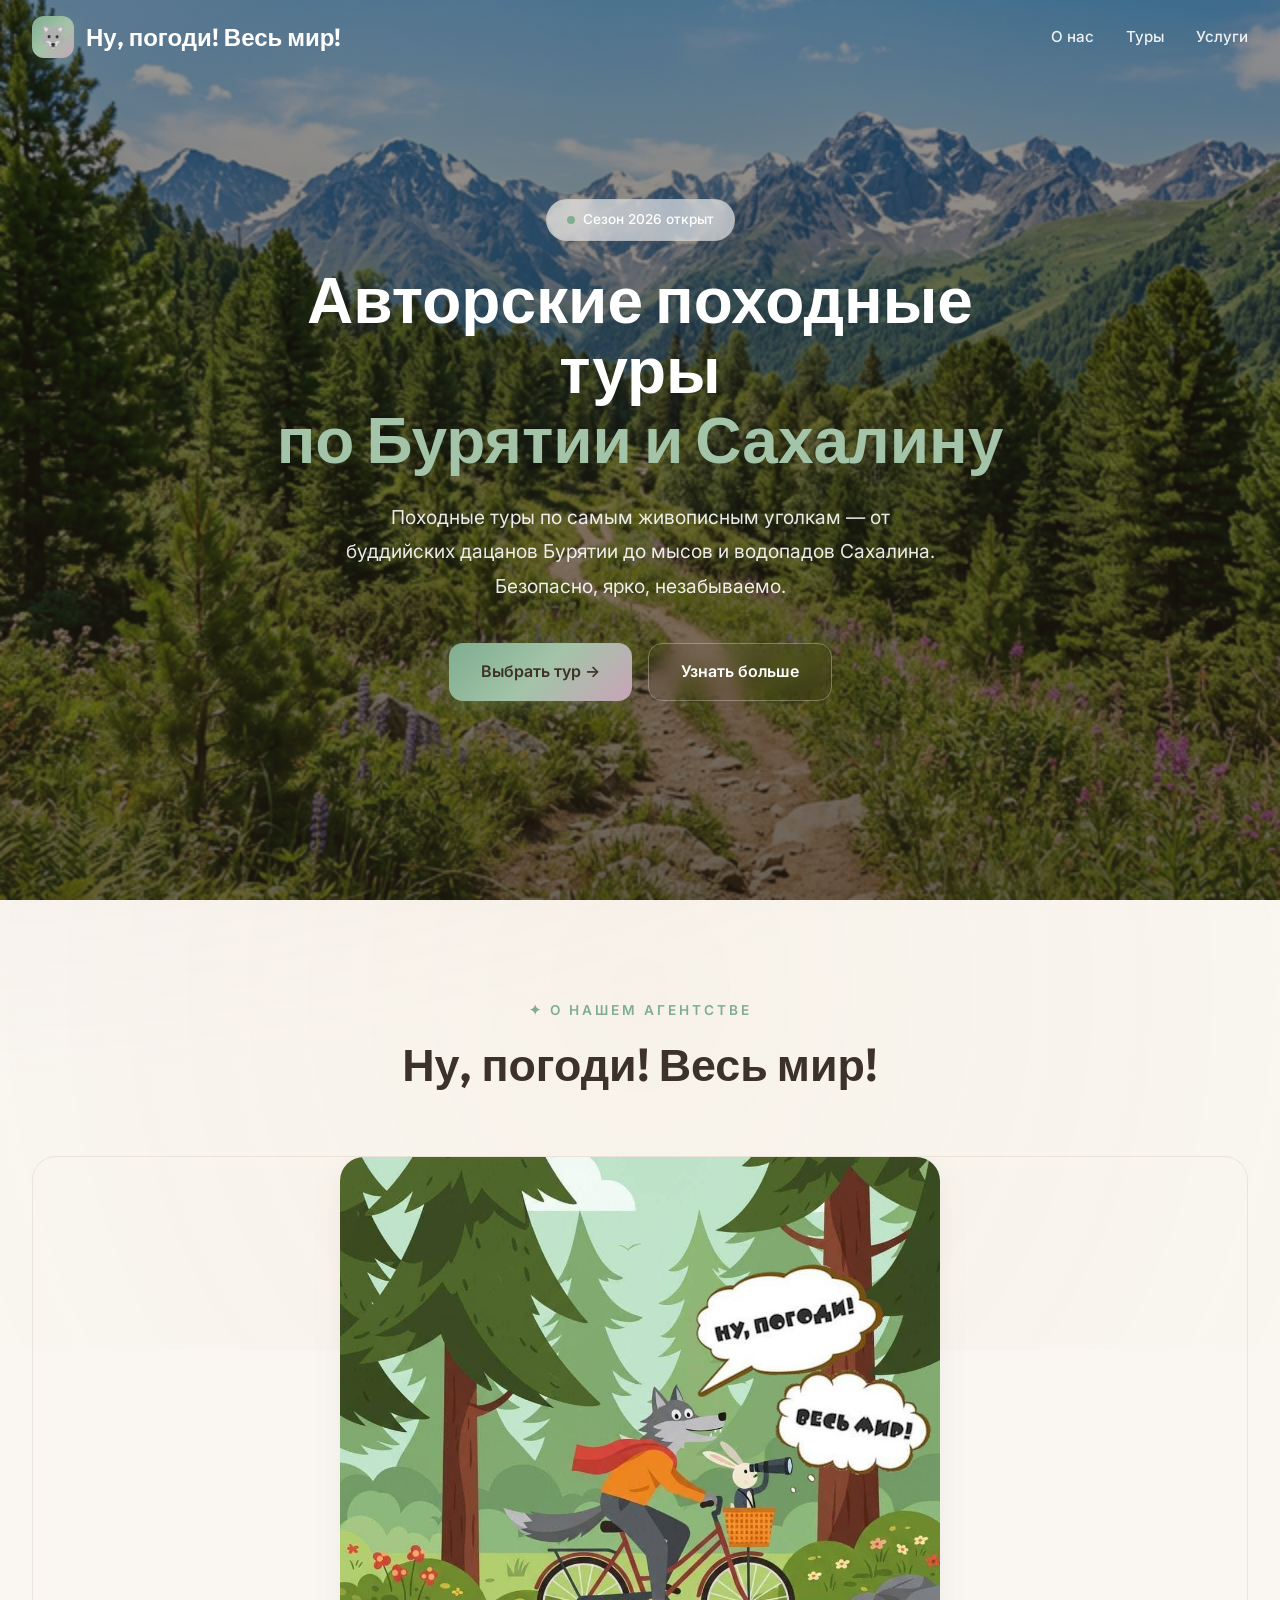
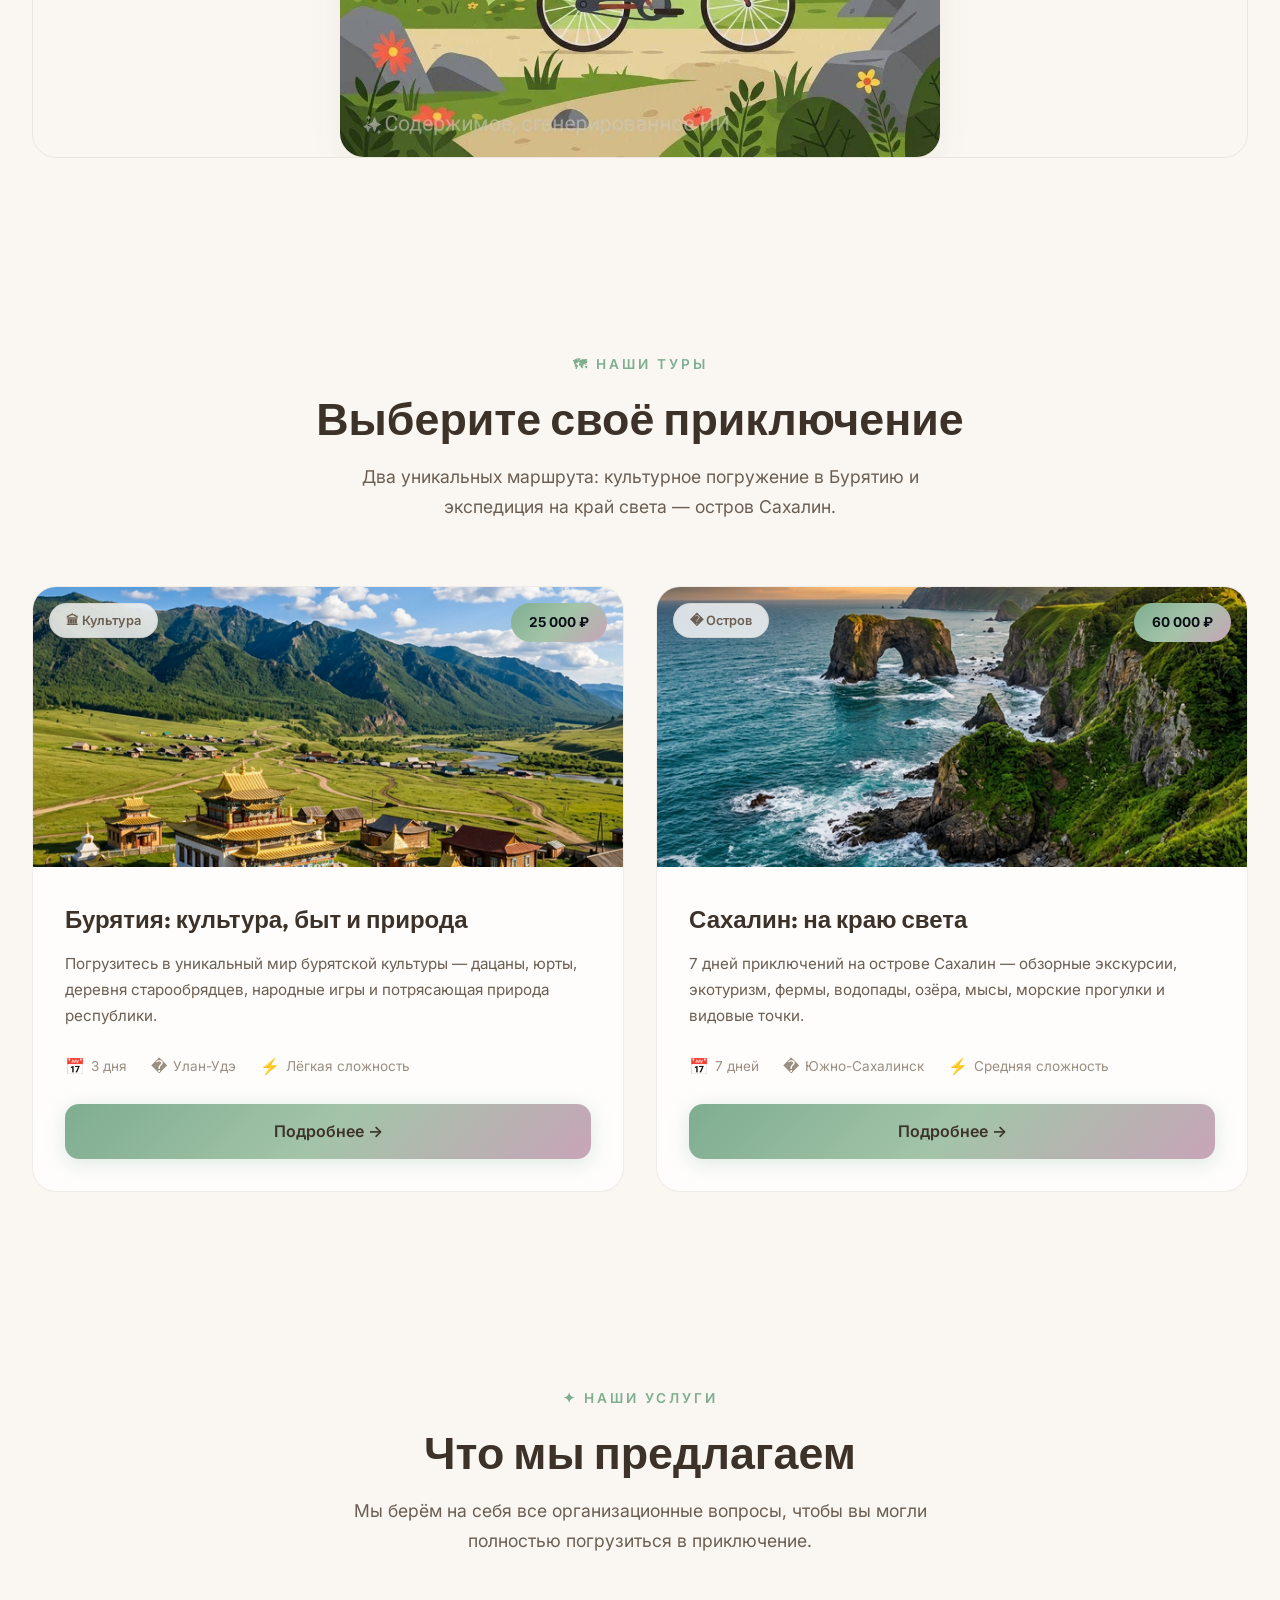
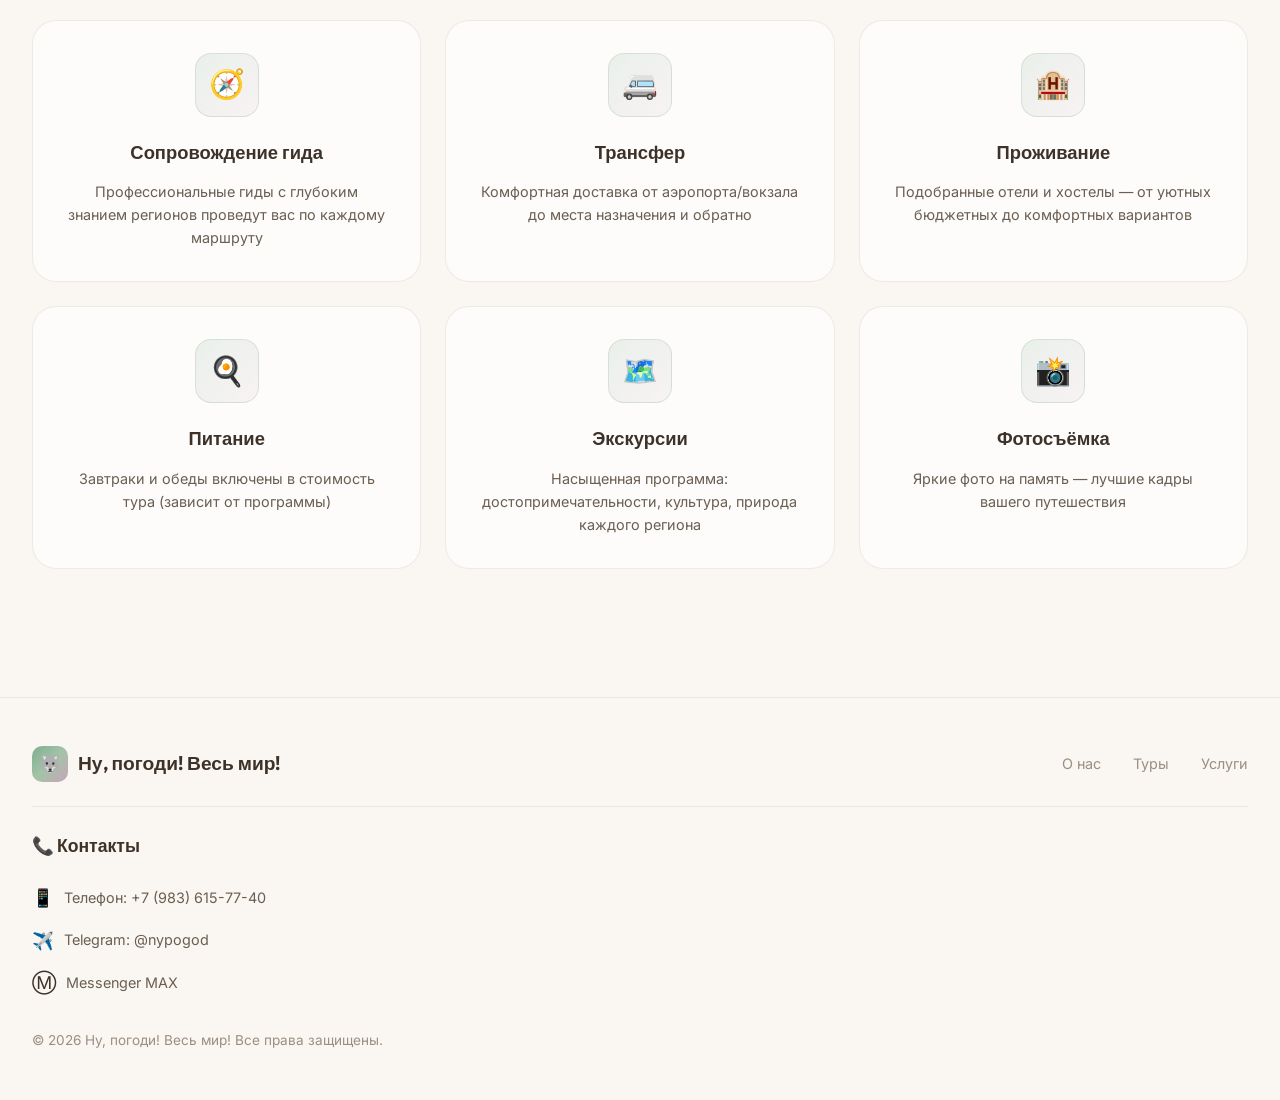
==== commit e5a5b407: "Update Telegram link and replace WhatsApp with MAX messenger" ====
--- a/index.html
+++ b/index.html
@@ -14,9 +14,93 @@
     content="Организация незабываемых походных туров по Бурятии и Сахалину. Полное сопровождение, насыщенная программа и яркие впечатления.">
   <meta property="og:type" content="website">
   <meta property="og:url" content="https://nupogodi-tours.ru/">
-  <meta property="og:image" content="https://nupogodi-tours.ru/images/buryatia.png">
+  <meta property="og:image" content="https://nupogodi-tours.ru/images/hero-bg-light.png">
+  <meta property="og:image:width" content="1200">
+  <meta property="og:image:height" content="630">
+  <meta property="og:locale" content="ru_RU">
+  <meta property="og:site_name" content="Ну, погоди! Весь мир!">
+  <meta name="twitter:card" content="summary_large_image">
+  <meta name="twitter:title" content="Авторские туры в Бурятию и на Сахалин 2026 | Ну, погоди! Весь мир!">
+  <meta name="twitter:description" content="Организация незабываемых походных туров по Бурятии и Сахалину. Полное сопровождение, насыщенная программа и яркие впечатления.">
+  <meta name="twitter:image" content="https://nupogodi-tours.ru/images/hero-bg-light.png">
+  <link rel="icon" type="image/svg+xml" href="images/favicon.svg">
+  <link rel="icon" type="image/png" sizes="32x32" href="images/favicon-32.png">
+  <link rel="apple-touch-icon" sizes="180x180" href="images/favicon.png">
   <title>Авторские туры в Бурятию и на Сахалин 2026 | Ну, погоди! Весь мир!</title>
   <link rel="stylesheet" href="styles.css">
+  <script type="application/ld+json">
+  {
+    "@context": "https://schema.org",
+    "@type": "TravelAgency",
+    "name": "Ну, погоди! Весь мир!",
+    "url": "https://nupogodi-tours.ru",
+    "description": "Организация авторских походных туров по Бурятии и Сахалину. Экспедиции с опытными гидами.",
+    "image": "https://nupogodi-tours.ru/images/hero-bg-light.png",
+    "telephone": "+7-983-615-77-40",
+    "address": {
+      "@type": "PostalAddress",
+      "addressCountry": "RU"
+    },
+    "sameAs": [
+      "https://t.me/nikapogodi",
+      "https://wa.me/79836157740"
+    ],
+    "makesOffer": [
+      {
+        "@type": "Offer",
+        "itemOffered": {
+          "@type": "TouristTrip",
+          "name": "Авторский тур в Бурятию: культура, быт и природа",
+          "description": "Погрузитесь в уникальный мир бурятской культуры — дацаны, юрты, деревня старообрядцев, народные игры и потрясающая природа республики.",
+          "image": "https://nupogodi-tours.ru/images/buryatia.png",
+          "touristType": "Культурный туризм",
+          "itinerary": {
+            "@type": "ItemList",
+            "numberOfItems": 3,
+            "itemListElement": [
+              {"@type": "ListItem", "position": 1, "name": "Улан-Удэ"},
+              {"@type": "ListItem", "position": 2, "name": "Духовность и традиции"},
+              {"@type": "ListItem", "position": 3, "name": "Тайны старообрядцев"}
+            ]
+          }
+        },
+        "price": "25000",
+        "priceCurrency": "RUB",
+        "url": "https://nupogodi-tours.ru/tour1.html"
+      },
+      {
+        "@type": "Offer",
+        "itemOffered": {
+          "@type": "TouristTrip",
+          "name": "Авторский тур на Сахалин: на краю света",
+          "description": "7 дней приключений на острове Сахалин — обзорные экскурсии, экотуризм, фермы, водопады, озёра, мысы, морские прогулки.",
+          "image": "https://nupogodi-tours.ru/images/sakhalin.png",
+          "touristType": "Экотуризм",
+          "itinerary": {
+            "@type": "ItemList",
+            "numberOfItems": 7
+          }
+        },
+        "price": "60000",
+        "priceCurrency": "RUB",
+        "url": "https://nupogodi-tours.ru/tour2.html"
+      }
+    ]
+  }
+  </script>
+<!-- Yandex.Metrika counter -->
+<script type="text/javascript">
+    (function(m,e,t,r,i,k,a){
+        m[i]=m[i]||function(){(m[i].a=m[i].a||[]).push(arguments)};
+        m[i].l=1*new Date();
+        for (var j = 0; j < document.scripts.length; j++) {if (document.scripts[j].src === r) { return; }}
+        k=e.createElement(t),a=e.getElementsByTagName(t)[0],k.async=1,k.src=r,a.parentNode.insertBefore(k,a)
+    })(window, document,'script','https://mc.yandex.ru/metrika/tag.js?id=109256653', 'ym');
+
+    ym(109256653, 'init', {ssr:true, webvisor:true, clickmap:true, ecommerce:"dataLayer", referrer: document.referrer, url: location.href, accurateTrackBounce:true, trackLinks:true});
+</script>
+<noscript><div><img src="https://mc.yandex.ru/watch/109256653" style="position:absolute; left:-9999px;" alt="" /></div></noscript>
+<!-- /Yandex.Metrika counter -->
 </head>
 
 <body>
@@ -196,11 +280,11 @@
         </div>
         <div class="footer-contact-item">
           <span>✈️</span>
-          <a href="https://t.me/nikapogodi" target="_blank">Telegram: @nikapogodi</a>
+          <a href="https://t.me/nypogod" target="_blank">Telegram: @nypogod</a>
         </div>
         <div class="footer-contact-item">
-          <span>💬</span>
-          <a href="https://wa.me/79836157740" target="_blank">WhatsApp: +7 (983) 615-77-40</a>
+          <span>Ⓜ️</span>
+          <a href="https://max.ru/join/zWjZZOgrSASOhCdiYN-ztWfvN6nFuseAmMMUd-aQnwc" target="_blank">Messenger MAX</a>
         </div>
       </div>
       <div class="footer-copy">© 2026 Ну, погоди! Весь мир! Все права защищены.</div>
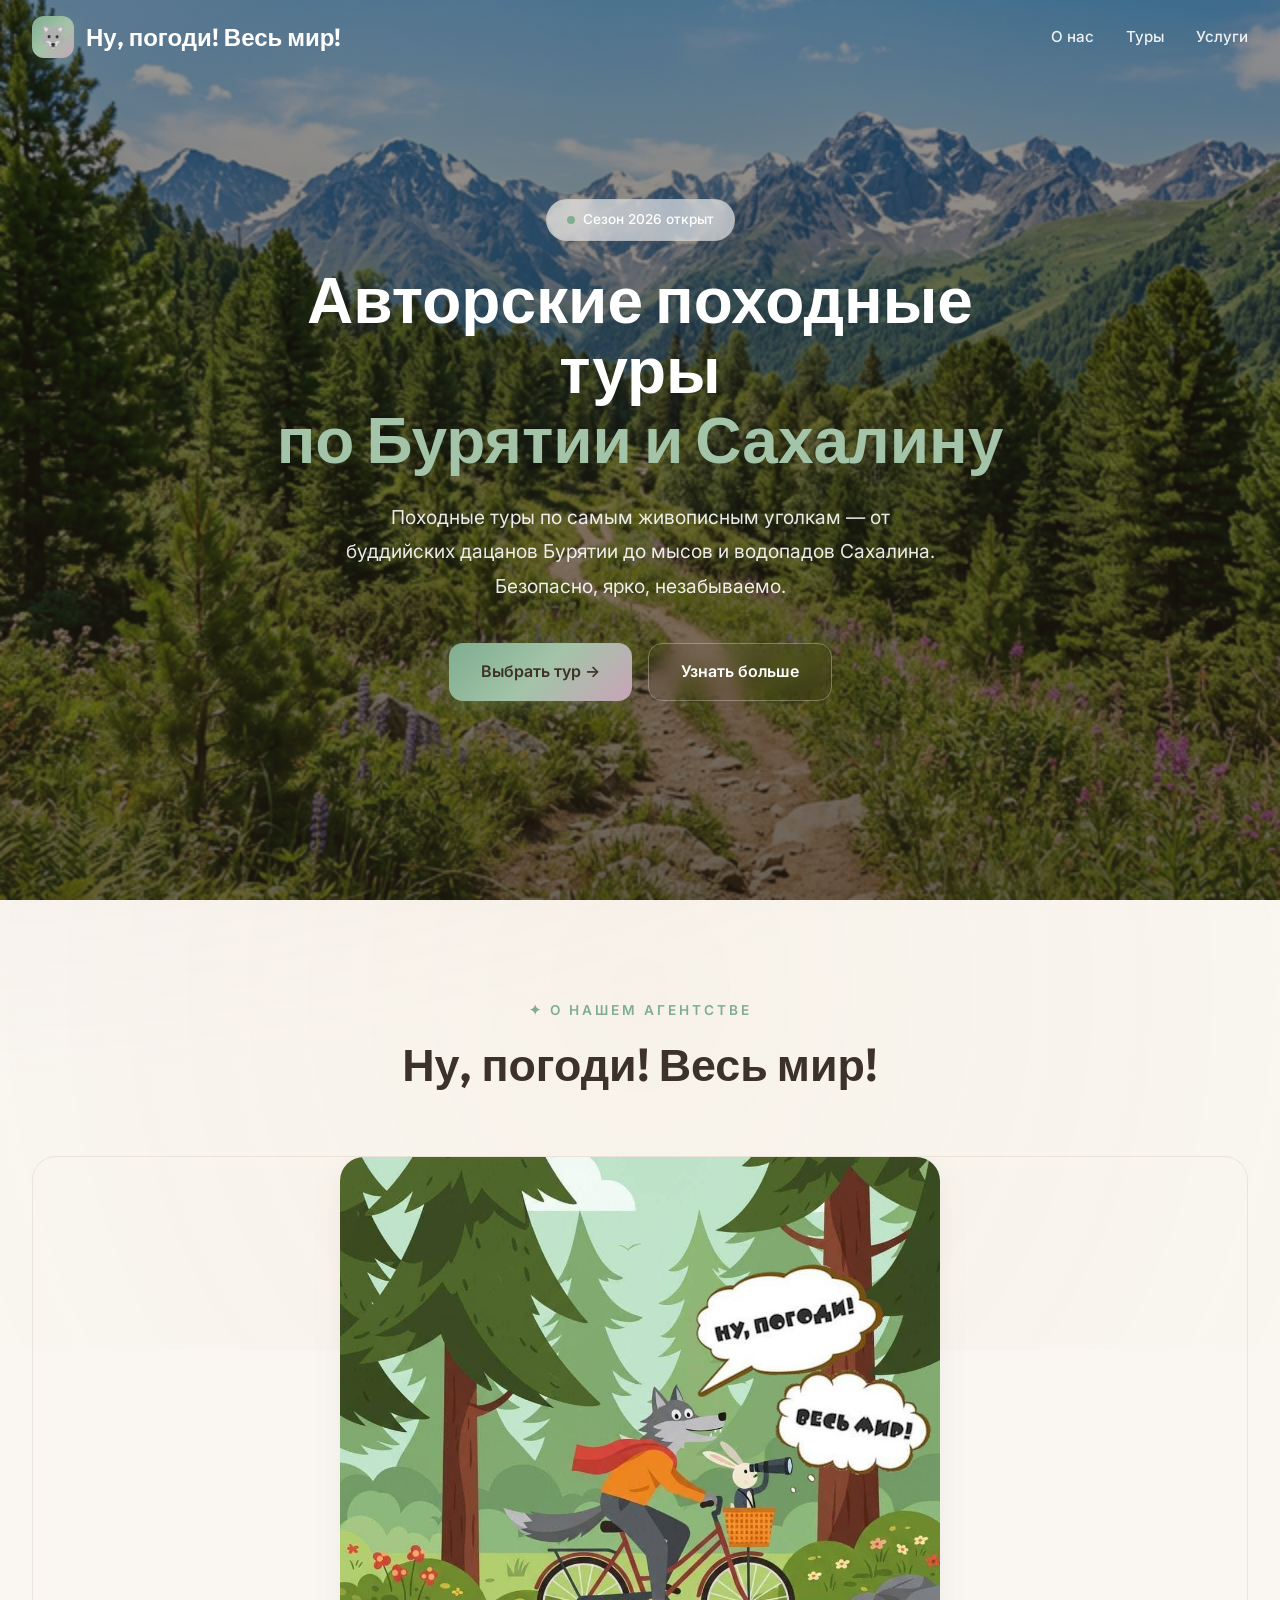
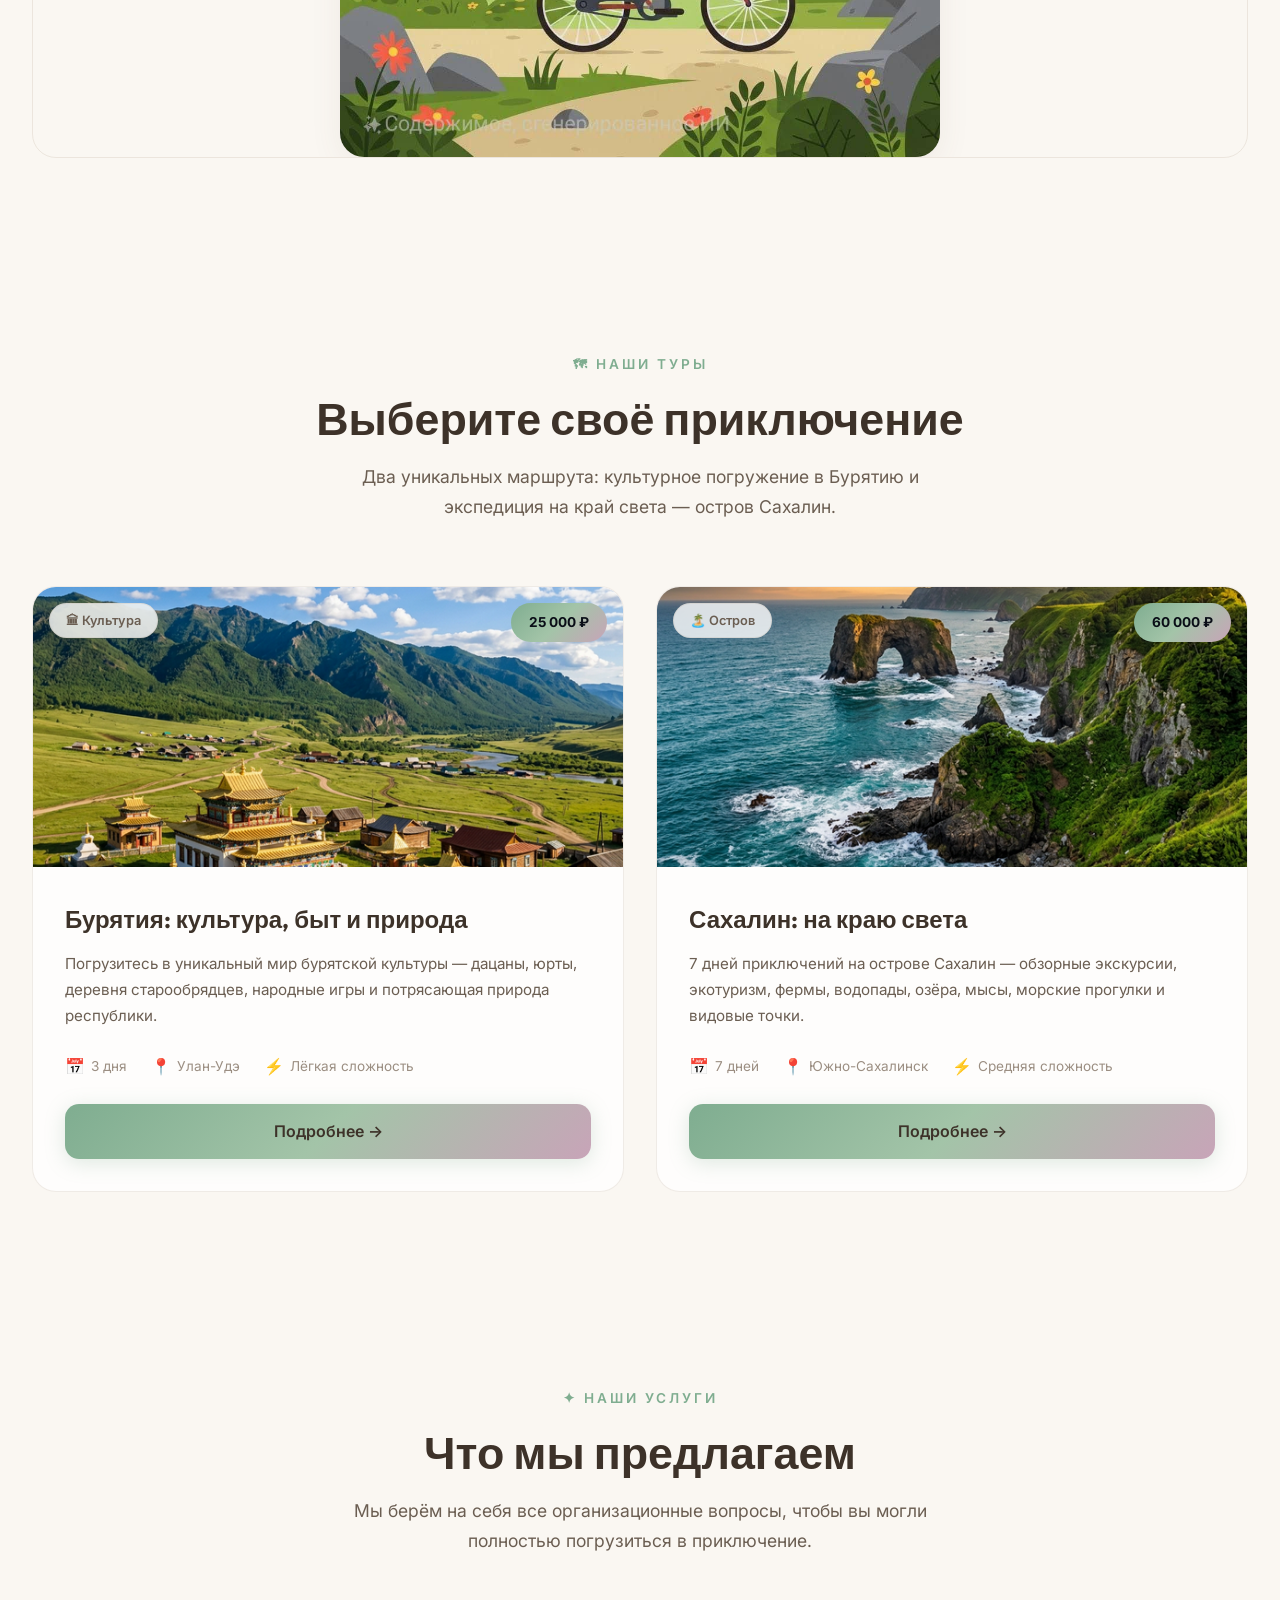
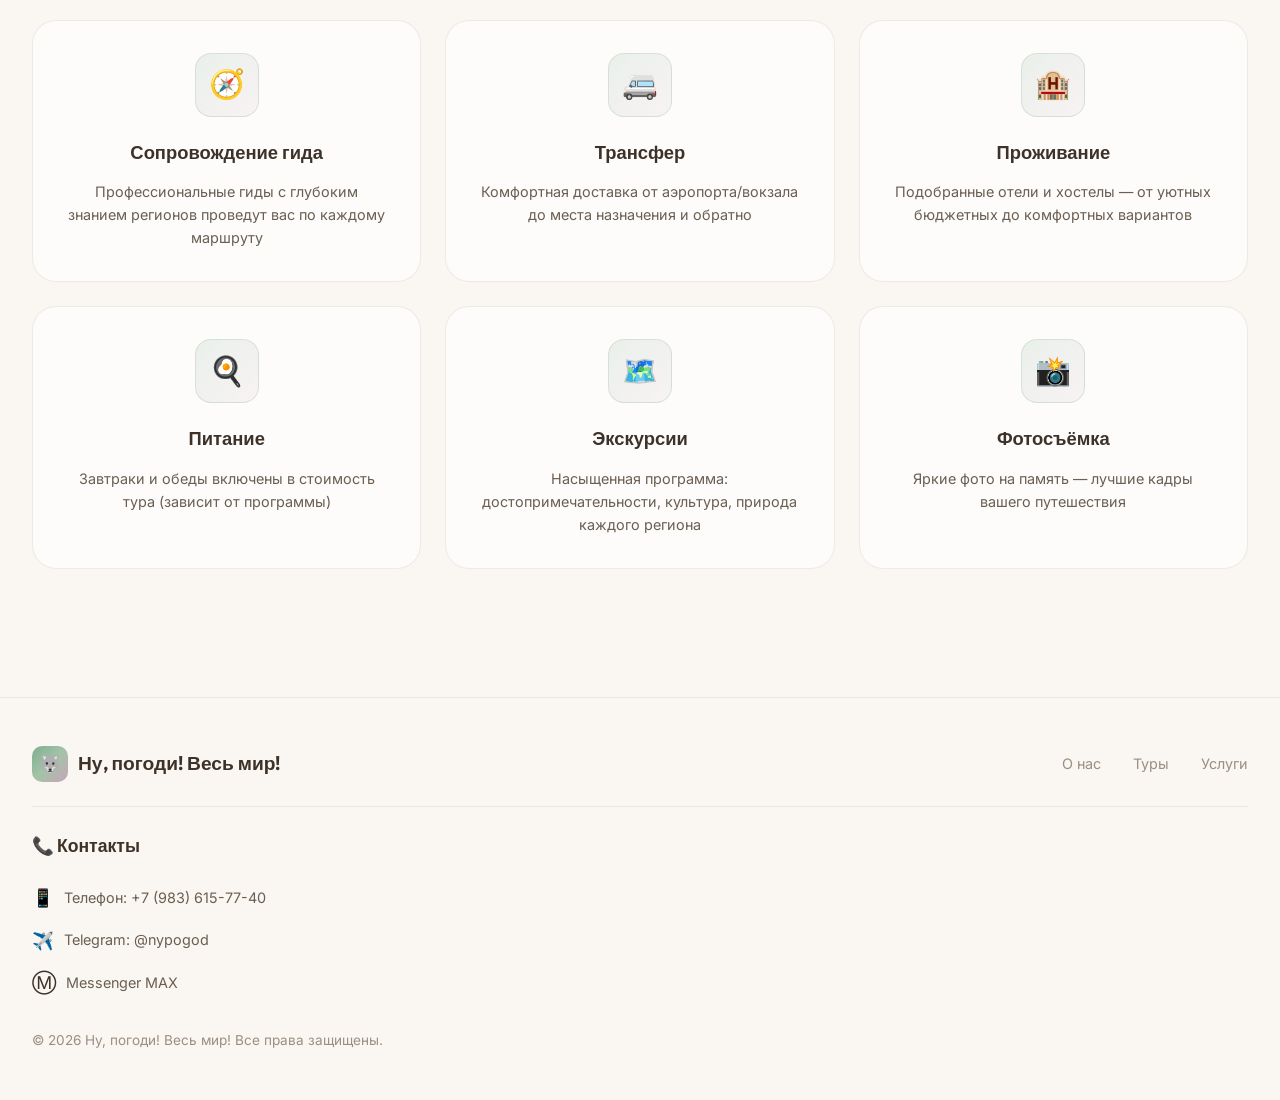
==== commit b91b3cca: "Fix invalid characters and remove fade-in delay from bottom sections" ====
--- a/index.html
+++ b/index.html
@@ -42,8 +42,8 @@
       "addressCountry": "RU"
     },
     "sameAs": [
-      "https://t.me/nikapogodi",
-      "https://wa.me/79836157740"
+      "https://t.me/nypogod",
+      "https://max.ru/join/zWjZZOgrSASOhCdiYN-ztWfvN6nFuseAmMMUd-aQnwc"
     ],
     "makesOffer": [
       {
@@ -179,7 +179,7 @@
               <span class="icon">📅</span> 3 дня
             </div>
             <div class="tour-meta-item">
-              <span class="icon">�</span> Улан-Удэ
+              <span class="icon">📍</span> Улан-Удэ
             </div>
             <div class="tour-meta-item">
               <span class="icon">⚡</span> Лёгкая сложность
@@ -193,7 +193,7 @@
       <div class="tour-card fade-in">
         <div class="tour-card-image">
           <img src="images/sakhalin.png" alt="Сахалин — скалы и океан">
-          <span class="tour-badge">� Остров</span>
+          <span class="tour-badge">🏝️ Остров</span>
           <span class="tour-price-badge">60 000 ₽</span>
         </div>
         <div class="tour-card-body">
@@ -205,7 +205,7 @@
               <span class="icon">📅</span> 7 дней
             </div>
             <div class="tour-meta-item">
-              <span class="icon">�</span> Южно-Сахалинск
+              <span class="icon">📍</span> Южно-Сахалинск
             </div>
             <div class="tour-meta-item">
               <span class="icon">⚡</span> Средняя сложность
